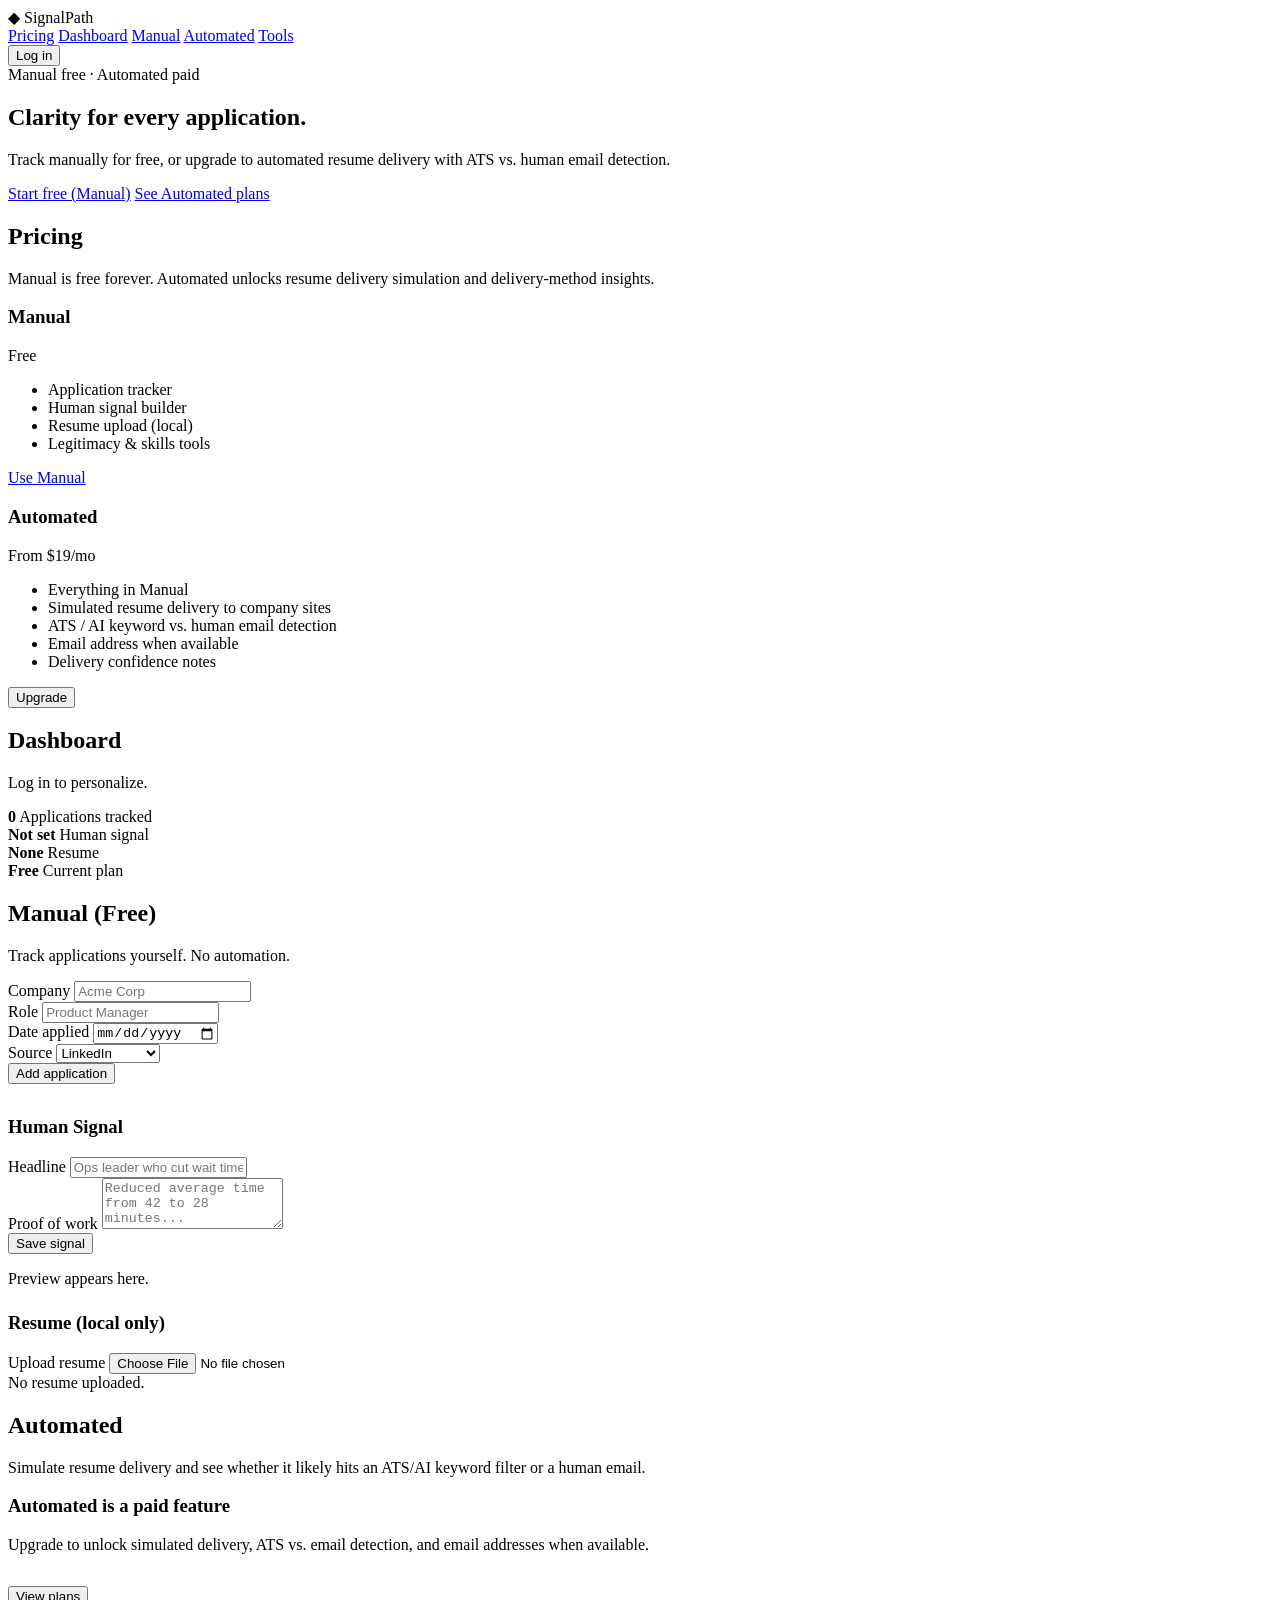
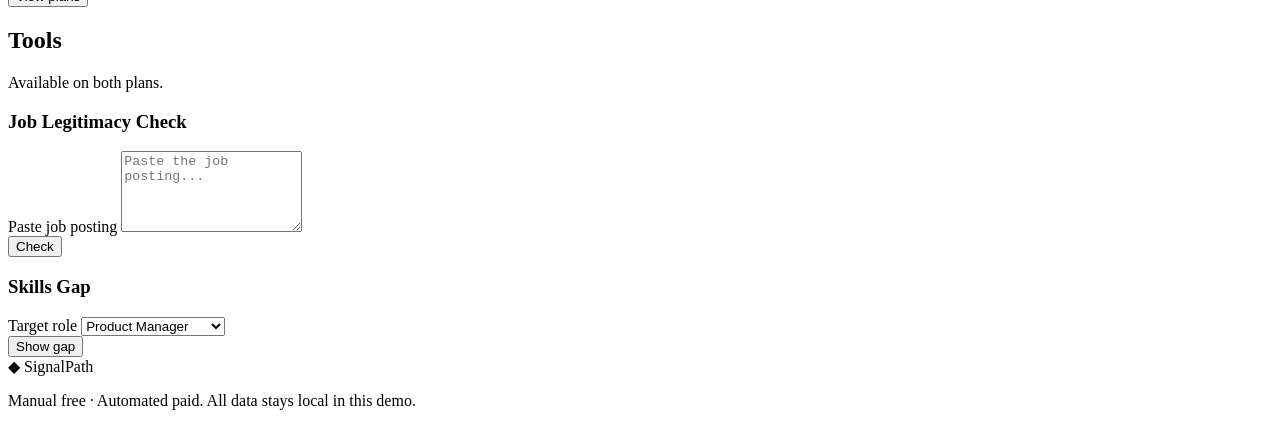
==== index.html @ 6c2e98ba "Application-proof" ====
<!DOCTYPE html>
<html lang="en">
<head>
  <meta charset="UTF-8">
  <meta name="viewport" content="width=device-width, initial-scale=1.0">
  <title>SignalPath — Manual & Automated Job Clarity</title>
  <link rel="stylesheet" href="styles.css">
  <link rel="preconnect" href="https://fonts.googleapis.com">
  <link rel="preconnect" href="https://fonts.gstatic.com" crossorigin>
  <link href="https://fonts.googleapis.com/css2?family=Inter:wght@400;500;600;700&display=swap" rel="stylesheet">
</head>
<body>
  <header class="header">
    <div class="container header-inner">
      <div class="logo">
        <span class="logo-mark">◆</span>
        <span class="logo-text">SignalPath</span>
      </div>
      <nav class="nav">
        <a href="#pricing">Pricing</a>
        <a href="#dashboard">Dashboard</a>
        <a href="#manual">Manual</a>
        <a href="#automated">Automated</a>
        <a href="#tools">Tools</a>
      </nav>
      <div class="header-auth">
        <button id="login-btn" class="btn primary small">Log in</button>
        <div id="user-menu" class="user-menu" hidden>
          <span id="user-name-display"></span>
          <span id="plan-badge" class="plan-badge">Free</span>
          <button id="logout-btn" class="btn secondary small">Log out</button>
        </div>
      </div>
    </div>
  </header>

  <!-- Login Modal -->
  <div id="login-modal" class="modal" hidden>
    <div class="modal-content card">
      <h3>Log in</h3>
      <p class="muted">Name and email stay in this browser only.</p>
      <form id="login-form">
        <div class="field">
          <label for="login-name">Full name</label>
          <input type="text" id="login-name" required placeholder="Alex Rivera">
        </div>
        <div class="field">
          <label for="login-email">Email</label>
          <input type="email" id="login-email" required placeholder="alex@example.com">
        </div>
        <div class="form-actions">
          <button type="submit" class="btn primary">Continue</button>
          <button type="button" id="cancel-login" class="btn secondary">Cancel</button>
        </div>
      </form>
    </div>
  </div>

  <!-- Upgrade Modal -->
  <div id="upgrade-modal" class="modal" hidden>
    <div class="modal-content card">
      <h3>Upgrade to Automated</h3>
      <p class="muted">Choose a plan. This is a local demo — no real payment is processed.</p>
      <div class="pricing-options">
        <button class="plan-option" data-plan="monthly">
          <strong>Monthly</strong>
          <span>$19 / month</span>
        </button>
        <button class="plan-option" data-plan="yearly">
          <strong>Yearly</strong>
          <span>$149 / year</span>
          <em>Save ~35%</em>
        </button>
        <button class="plan-option" data-plan="lifetime">
          <strong>One-time</strong>
          <span>$299 lifetime</span>
        </button>
      </div>
      <button id="cancel-upgrade" class="btn secondary" style="margin-top:1rem;width:100%;">Cancel</button>
    </div>
  </div>

  <main>
    <section class="hero">
      <div class="container hero-inner">
        <div class="hero-badge">Manual free · Automated paid</div>
        <h1>Clarity for every application.</h1>
        <p class="hero-sub">Track manually for free, or upgrade to automated resume delivery with ATS vs. human email detection.</p>
        <div class="hero-actions">
          <a href="#manual" class="btn primary">Start free (Manual)</a>
          <a href="#pricing" class="btn secondary">See Automated plans</a>
        </div>
      </div>
    </section>

    <!-- Pricing -->
    <section id="pricing" class="section">
      <div class="container">
        <div class="section-header">
          <h2>Pricing</h2>
          <p class="section-lead">Manual is free forever. Automated unlocks resume delivery simulation and delivery-method insights.</p>
        </div>
        <div class="pricing-grid">
          <div class="card pricing-card">
            <h3>Manual</h3>
            <div class="price">Free</div>
            <ul>
              <li>Application tracker</li>
              <li>Human signal builder</li>
              <li>Resume upload (local)</li>
              <li>Legitimacy & skills tools</li>
            </ul>
            <a href="#manual" class="btn secondary">Use Manual</a>
          </div>
          <div class="card pricing-card featured">
            <h3>Automated</h3>
            <div class="price">From $19/mo</div>
            <ul>
              <li>Everything in Manual</li>
              <li>Simulated resume delivery to company sites</li>
              <li>ATS / AI keyword vs. human email detection</li>
              <li>Email address when available</li>
              <li>Delivery confidence notes</li>
            </ul>
            <button id="upgrade-from-pricing" class="btn primary">Upgrade</button>
          </div>
        </div>
      </div>
    </section>

    <!-- Dashboard -->
    <section id="dashboard" class="section alt">
      <div class="container">
        <div class="section-header">
          <h2>Dashboard</h2>
          <p class="section-lead" id="welcome-text">Log in to personalize.</p>
        </div>
        <div class="stats-grid">
          <div class="stat-card">
            <strong id="app-count">0</strong>
            <span>Applications tracked</span>
          </div>
          <div class="stat-card">
            <strong id="signal-status">Not set</strong>
            <span>Human signal</span>
          </div>
          <div class="stat-card">
            <strong id="resume-status">None</strong>
            <span>Resume</span>
          </div>
          <div class="stat-card">
            <strong id="plan-status">Free</strong>
            <span>Current plan</span>
          </div>
        </div>
      </div>
    </section>

    <!-- Manual -->
    <section id="manual" class="section">
      <div class="container">
        <div class="section-header">
          <h2>Manual (Free)</h2>
          <p class="section-lead">Track applications yourself. No automation.</p>
        </div>

        <form id="app-form" class="card form-card">
          <div class="form-row">
            <div class="field">
              <label for="company">Company</label>
              <input type="text" id="company" required placeholder="Acme Corp">
            </div>
            <div class="field">
              <label for="role">Role</label>
              <input type="text" id="role" required placeholder="Product Manager">
            </div>
          </div>
          <div class="form-row">
            <div class="field">
              <label for="applied">Date applied</label>
              <input type="date" id="applied" required>
            </div>
            <div class="field">
              <label for="source">Source</label>
              <select id="source">
                <option value="linkedin">LinkedIn</option>
                <option value="indeed">Indeed</option>
                <option value="company">Company site</option>
                <option value="referral">Referral</option>
                <option value="other">Other</option>
              </select>
            </div>
          </div>
          <button type="submit" class="btn primary">Add application</button>
        </form>

        <div id="app-list" class="app-list"></div>

        <div class="card" style="margin-top:2rem;">
          <h3>Human Signal</h3>
          <div class="grid-2" style="margin-top:1rem;">
            <div>
              <div class="field">
                <label for="headline">Headline</label>
                <input type="text" id="headline" placeholder="Ops leader who cut wait times 20%">
              </div>
              <div class="field">
                <label for="proof">Proof of work</label>
                <textarea id="proof" rows="3" placeholder="Reduced average time from 42 to 28 minutes..."></textarea>
              </div>
              <button id="save-signal" class="btn primary">Save signal</button>
            </div>
            <div id="signal-preview" class="signal-preview">
              <p class="muted">Preview appears here.</p>
            </div>
          </div>
        </div>

        <div class="card" style="margin-top:1.5rem;">
          <h3>Resume (local only)</h3>
          <div class="field">
            <label for="resume-file">Upload resume</label>
            <input type="file" id="resume-file" accept=".pdf,.doc,.docx,.txt">
          </div>
          <div id="resume-info" class="muted">No resume uploaded.</div>
          <button id="clear-resume" class="btn secondary" style="margin-top:0.75rem;" hidden>Remove</button>
        </div>
      </div>
    </section>

    <!-- Automated -->
    <section id="automated" class="section alt">
      <div class="container">
        <div class="section-header">
          <h2>Automated</h2>
          <p class="section-lead">Simulate resume delivery and see whether it likely hits an ATS/AI keyword filter or a human email.</p>
        </div>

        <div id="automated-locked" class="card locked-card">
          <h3>Automated is a paid feature</h3>
          <p class="muted">Upgrade to unlock simulated delivery, ATS vs. email detection, and email addresses when available.</p>
          <button id="upgrade-from-locked" class="btn primary" style="margin-top:1rem;">View plans</button>
        </div>

        <div id="automated-unlocked" hidden>
          <form id="auto-form" class="card form-card">
            <div class="form-row">
              <div class="field">
                <label for="auto-company">Company</label>
                <input type="text" id="auto-company" required placeholder="Acme Corp">
              </div>
              <div class="field">
                <label for="auto-role">Role</label>
                <input type="text" id="auto-role" required placeholder="Software Engineer">
              </div>
            </div>
            <div class="field">
              <label for="auto-url">Company career page URL (optional)</label>
              <input type="url" id="auto-url" placeholder="https://company.com/careers">
            </div>
            <button type="submit" class="btn primary">Simulate resume delivery</button>
          </form>
          <div id="auto-result" class="result-box" hidden></div>
          <div id="auto-history" class="app-list" style="margin-top:1.5rem;"></div>
        </div>
      </div>
    </section>

    <!-- Tools -->
    <section id="tools" class="section">
      <div class="container">
        <div class="section-header">
          <h2>Tools</h2>
          <p class="section-lead">Available on both plans.</p>
        </div>
        <div class="grid-2">
          <div class="card">
            <h3>Job Legitimacy Check</h3>
            <div class="field">
              <label for="job-text">Paste job posting</label>
              <textarea id="job-text" rows="5" placeholder="Paste the job posting..."></textarea>
            </div>
            <button id="check-btn" class="btn primary">Check</button>
            <div id="check-result" class="result-box" hidden></div>
          </div>
          <div class="card">
            <h3>Skills Gap</h3>
            <div class="field">
              <label for="target-role">Target role</label>
              <select id="target-role">
                <option value="pm">Product Manager</option>
                <option value="ops">Operations Manager</option>
                <option value="data">Data Analyst</option>
              </select>
            </div>
            <button id="gap-btn" class="btn primary">Show gap</button>
            <div id="gap-result" class="result-box" hidden></div>
          </div>
        </div>
      </div>
    </section>
  </main>

  <footer class="footer">
    <div class="container footer-inner">
      <div class="footer-brand">
        <span class="logo-mark">◆</span>
        <span>SignalPath</span>
      </div>
      <p>Manual free · Automated paid. All data stays local in this demo.</p>
    </div>
  </footer>

  <script src="script.js"></script>
</body>
</html>
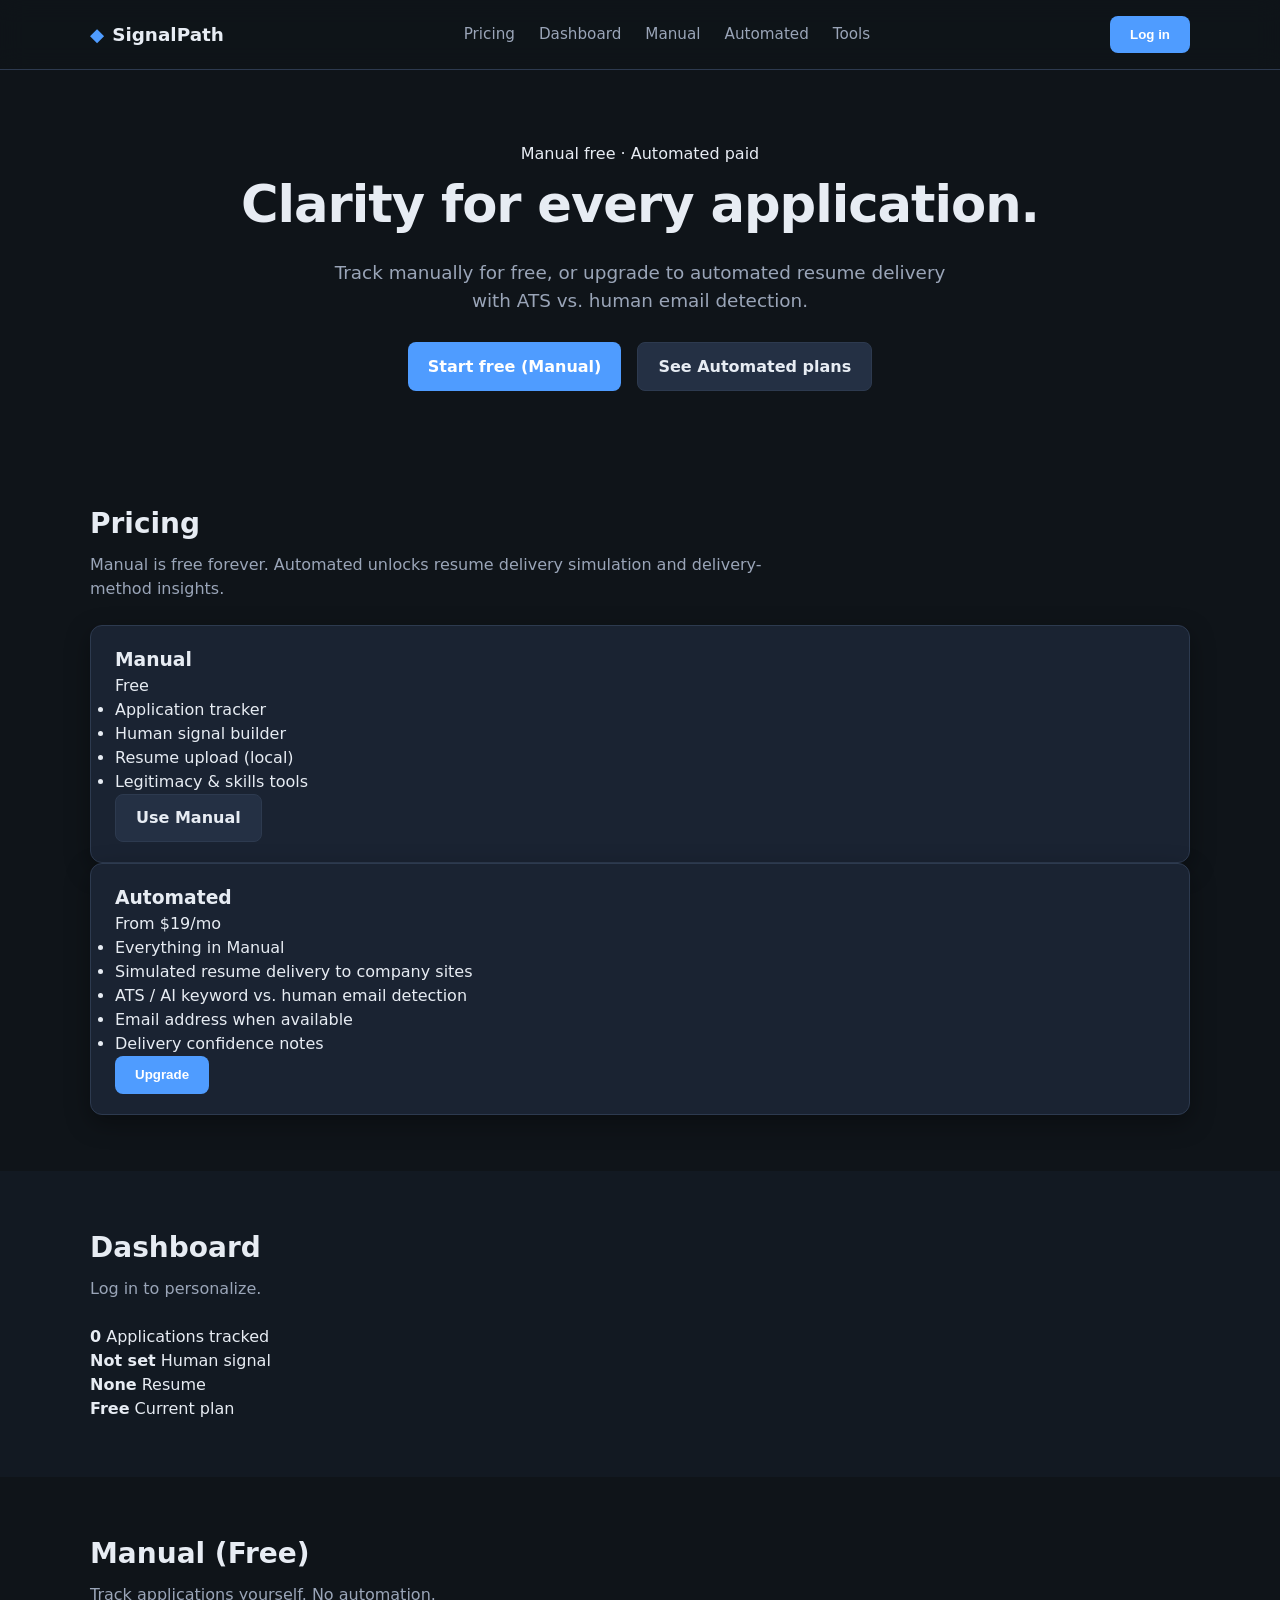
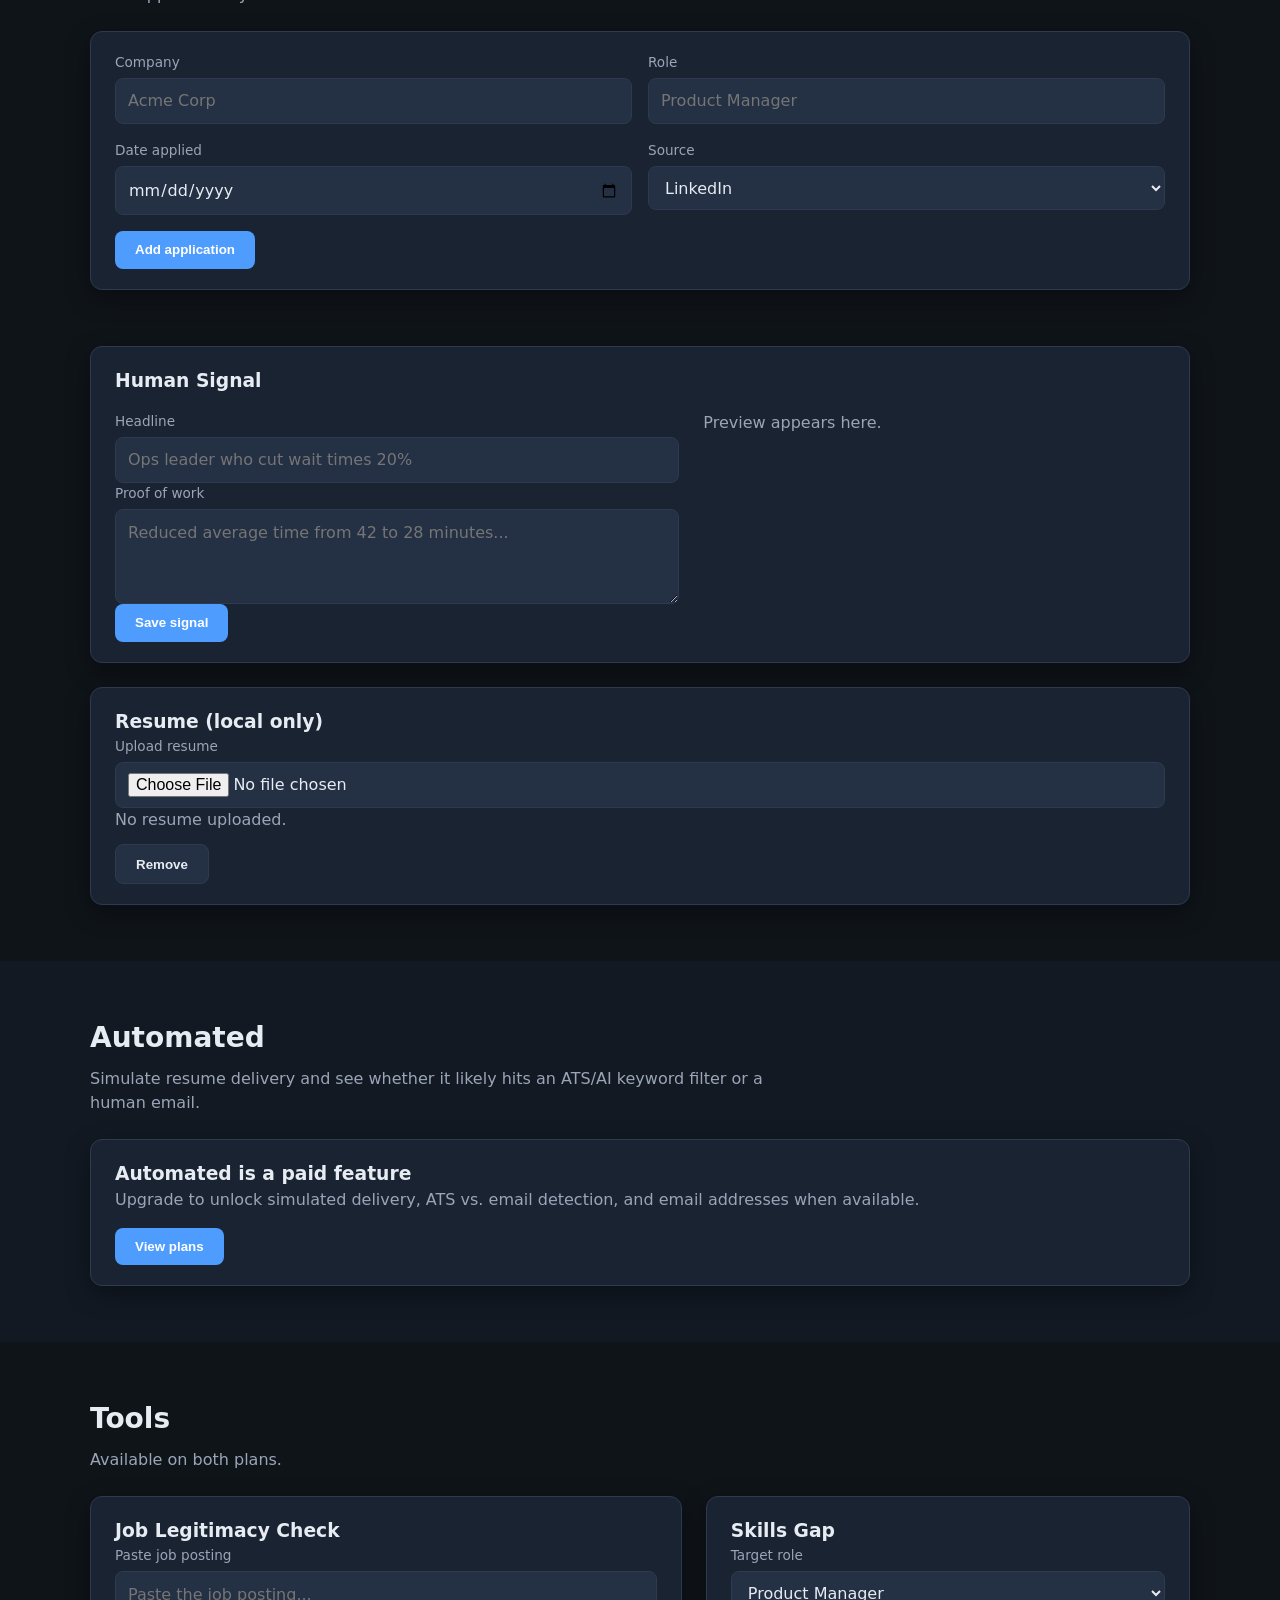
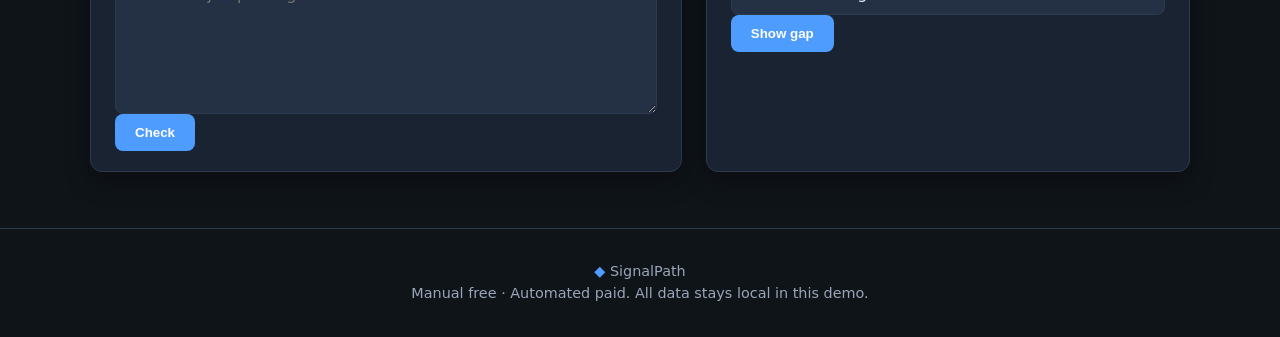
==== commit 3293af4c: "application-reader" ====
--- a/index.html
+++ b/index.html
@@ -4,7 +4,7 @@
   <meta charset="UTF-8">
   <meta name="viewport" content="width=device-width, initial-scale=1.0">
   <title>SignalPath — Manual & Automated Job Clarity</title>
-  <link rel="stylesheet" href="styles.css">
+  <link rel="stylesheet" href="style.css">
   <link rel="preconnect" href="https://fonts.googleapis.com">
   <link rel="preconnect" href="https://fonts.gstatic.com" crossorigin>
   <link href="https://fonts.googleapis.com/css2?family=Inter:wght@400;500;600;700&display=swap" rel="stylesheet">
@@ -60,7 +60,7 @@
   <div id="upgrade-modal" class="modal" hidden>
     <div class="modal-content card">
       <h3>Upgrade to Automated</h3>
-      <p class="muted">Choose a plan. This is a local demo — no real payment is processed.</p>
+      <p class="muted">Choose a plan to unlock Automated features. This is a local demo — no real payment is processed.</p>
       <div class="pricing-options">
         <button class="plan-option" data-plan="monthly">
           <strong>Monthly</strong>
@@ -76,7 +76,8 @@
           <span>$299 lifetime</span>
         </button>
       </div>
-      <button id="cancel-upgrade" class="btn secondary" style="margin-top:1rem;width:100%;">Cancel</button>
+      <button id="test-paid" class="btn primary" style="margin-top:0.75rem;width:100%;">Test Paid Features</button>
+      <button id="cancel-upgrade" class="btn secondary" style="margin-top:0.5rem;width:100%;">Continue with Free</button>
     </div>
   </div>
 
--- a/style.css
+++ b/style.css
@@ -0,0 +1,339 @@
+:root {
+  --bg: #0f1419;
+  --surface: #1a2332;
+  --surface-2: #243044;
+  --text: #e7ecf3;
+  --muted: #9aa5b8;
+  --accent: #4f9cff;
+  --accent-2: #7c5cff;
+  --success: #3dd68c;
+  --warning: #f5a623;
+  --danger: #ff5c7a;
+  --border: #2d3a4f;
+  --radius: 12px;
+  --shadow: 0 8px 24px rgba(0, 0, 0, 0.35);
+}
+
+* {
+  box-sizing: border-box;
+  margin: 0;
+  padding: 0;
+}
+
+html {
+  scroll-behavior: smooth;
+}
+
+body {
+  font-family: system-ui, -apple-system, BlinkMacSystemFont, "Segoe UI", Roboto, sans-serif;
+  background: var(--bg);
+  color: var(--text);
+  line-height: 1.5;
+  min-height: 100vh;
+}
+
+.container {
+  width: min(1100px, 92%);
+  margin: 0 auto;
+}
+
+.header {
+  position: sticky;
+  top: 0;
+  z-index: 10;
+  background: rgba(15, 20, 25, 0.9);
+  backdrop-filter: blur(12px);
+  border-bottom: 1px solid var(--border);
+}
+
+.header-inner {
+  display: flex;
+  align-items: center;
+  justify-content: space-between;
+  padding: 1rem 0;
+}
+
+.logo {
+  display: flex;
+  align-items: center;
+  gap: 0.5rem;
+  font-weight: 700;
+  font-size: 1.15rem;
+}
+
+.logo-mark {
+  color: var(--accent);
+}
+
+nav {
+  display: flex;
+  gap: 1.5rem;
+}
+
+nav a {
+  color: var(--muted);
+  text-decoration: none;
+  font-size: 0.95rem;
+  transition: color 0.15s;
+}
+
+nav a:hover {
+  color: var(--text);
+}
+
+.hero {
+  padding: 4.5rem 0 3.5rem;
+  text-align: center;
+}
+
+.hero h1 {
+  font-size: clamp(2rem, 5vw, 3.2rem);
+  letter-spacing: -0.02em;
+  margin-bottom: 1rem;
+}
+
+.hero-sub {
+  color: var(--muted);
+  font-size: 1.15rem;
+  max-width: 640px;
+  margin: 0 auto 1.75rem;
+}
+
+.hero-actions {
+  display: flex;
+  gap: 1rem;
+  justify-content: center;
+  flex-wrap: wrap;
+}
+
+.btn {
+  display: inline-flex;
+  align-items: center;
+  justify-content: center;
+  padding: 0.7rem 1.25rem;
+  border-radius: 8px;
+  border: none;
+  font-weight: 600;
+  cursor: pointer;
+  text-decoration: none;
+  transition: transform 0.1s, background 0.15s;
+}
+
+.btn:active {
+  transform: scale(0.98);
+}
+
+.btn.primary {
+  background: var(--accent);
+  color: #fff;
+}
+
+.btn.primary:hover {
+  background: #3a8cff;
+}
+
+.btn.secondary {
+  background: var(--surface-2);
+  color: var(--text);
+  border: 1px solid var(--border);
+}
+
+.section {
+  padding: 3.5rem 0;
+}
+
+.section.alt {
+  background: #121922;
+}
+
+.section h2 {
+  font-size: 1.75rem;
+  margin-bottom: 0.5rem;
+}
+
+.section-lead {
+  color: var(--muted);
+  margin-bottom: 1.5rem;
+  max-width: 720px;
+}
+
+.card {
+  background: var(--surface);
+  border: 1px solid var(--border);
+  border-radius: var(--radius);
+  padding: 1.25rem 1.5rem;
+  box-shadow: var(--shadow);
+}
+
+.form-card {
+  margin-bottom: 1.5rem;
+}
+
+.form-row {
+  display: grid;
+  grid-template-columns: 1fr 1fr;
+  gap: 1rem;
+  margin-bottom: 1rem;
+}
+
+@media (max-width: 640px) {
+  .form-row {
+    grid-template-columns: 1fr;
+  }
+  nav {
+    display: none;
+  }
+}
+
+.field {
+  display: flex;
+  flex-direction: column;
+  gap: 0.35rem;
+}
+
+label {
+  font-size: 0.85rem;
+  color: var(--muted);
+  font-weight: 500;
+}
+
+input, select, textarea {
+  background: var(--surface-2);
+  border: 1px solid var(--border);
+  color: var(--text);
+  border-radius: 8px;
+  padding: 0.65rem 0.75rem;
+  font: inherit;
+  width: 100%;
+}
+
+input:focus, select:focus, textarea:focus {
+  outline: 2px solid var(--accent);
+  outline-offset: 1px;
+}
+
+.app-list {
+  display: flex;
+  flex-direction: column;
+  gap: 0.75rem;
+}
+
+.app-item {
+  display: grid;
+  grid-template-columns: 1.4fr 1fr auto;
+  gap: 1rem;
+  align-items: center;
+  padding: 1rem 1.25rem;
+  background: var(--surface);
+  border: 1px solid var(--border);
+  border-radius: var(--radius);
+}
+
+@media (max-width: 700px) {
+  .app-item {
+    grid-template-columns: 1fr;
+  }
+}
+
+.app-meta strong {
+  display: block;
+}
+
+.app-meta span {
+  color: var(--muted);
+  font-size: 0.9rem;
+}
+
+.badge {
+  display: inline-block;
+  padding: 0.25rem 0.6rem;
+  border-radius: 999px;
+  font-size: 0.78rem;
+  font-weight: 600;
+}
+
+.badge.likely-ghost {
+  background: rgba(245, 166, 35, 0.15);
+  color: var(--warning);
+}
+
+.badge.likely-screened {
+  background: rgba(79, 156, 255, 0.15);
+  color: var(--accent);
+}
+
+.badge.likely-seen {
+  background: rgba(61, 214, 140, 0.15);
+  color: var(--success);
+}
+
+.grid-2 {
+  display: grid;
+  grid-template-columns: 1.1fr 0.9fr;
+  gap: 1.5rem;
+}
+
+@media (max-width: 800px) {
+  .grid-2 {
+    grid-template-columns: 1fr;
+  }
+}
+
+.signal-preview {
+  min-height: 180px;
+}
+
+.signal-preview h4 {
+  margin-bottom: 0.5rem;
+}
+
+.signal-preview p {
+  margin-bottom: 0.75rem;
+}
+
+.muted {
+  color: var(--muted);
+}
+
+.result-box {
+  margin-top: 1.25rem;
+  padding: 1rem;
+  border-radius: 8px;
+  background: var(--surface-2);
+  border: 1px solid var(--border);
+}
+
+.result-box.low {
+  border-color: var(--success);
+}
+
+.result-box.medium {
+  border-color: var(--warning);
+}
+
+.result-box.high {
+  border-color: var(--danger);
+}
+
+.footer {
+  padding: 2rem 0;
+  border-top: 1px solid var(--border);
+  color: var(--muted);
+  font-size: 0.9rem;
+  text-align: center;
+}
+
+.delete-btn {
+  background: transparent;
+  border: 1px solid var(--border);
+  color: var(--muted);
+  padding: 0.35rem 0.6rem;
+  border-radius: 6px;
+  cursor: pointer;
+  font-size: 0.8rem;
+}
+
+.delete-btn:hover {
+  color: var(--danger);
+  border-color: var(--danger);
+}
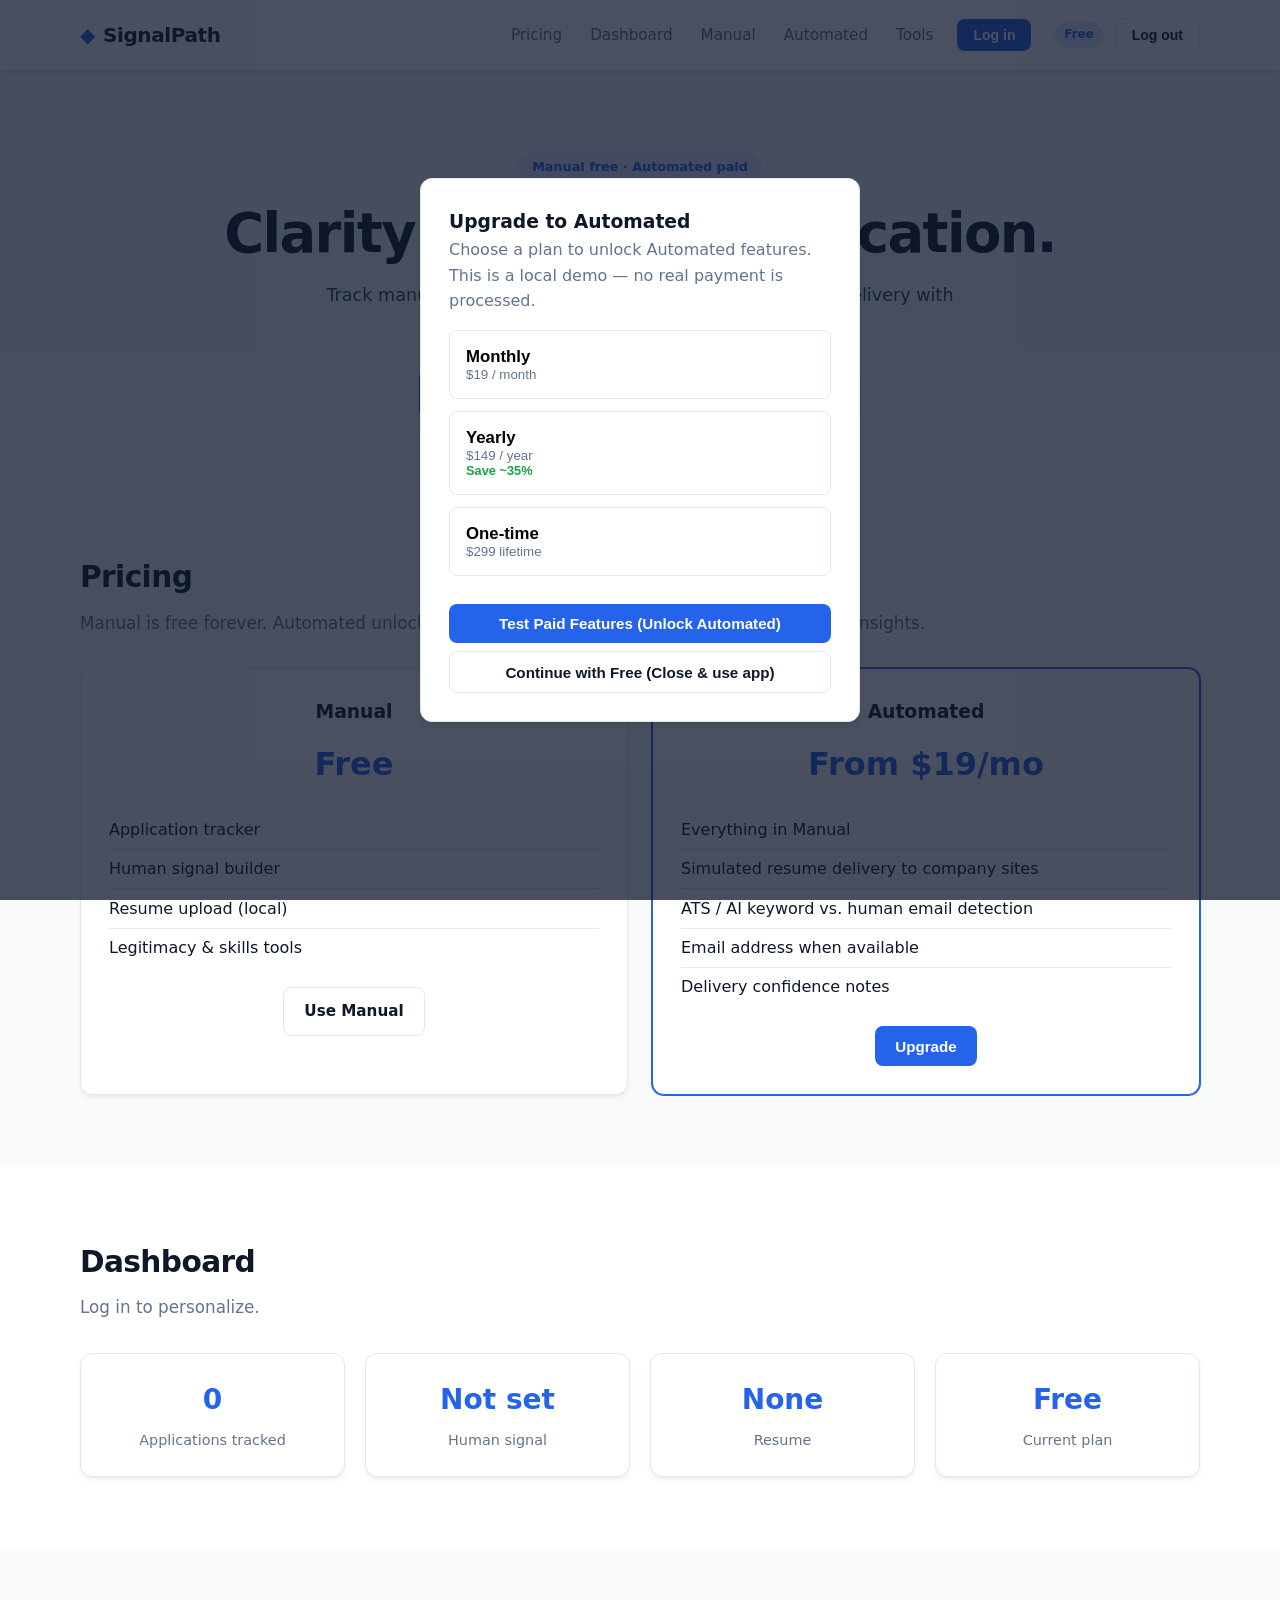
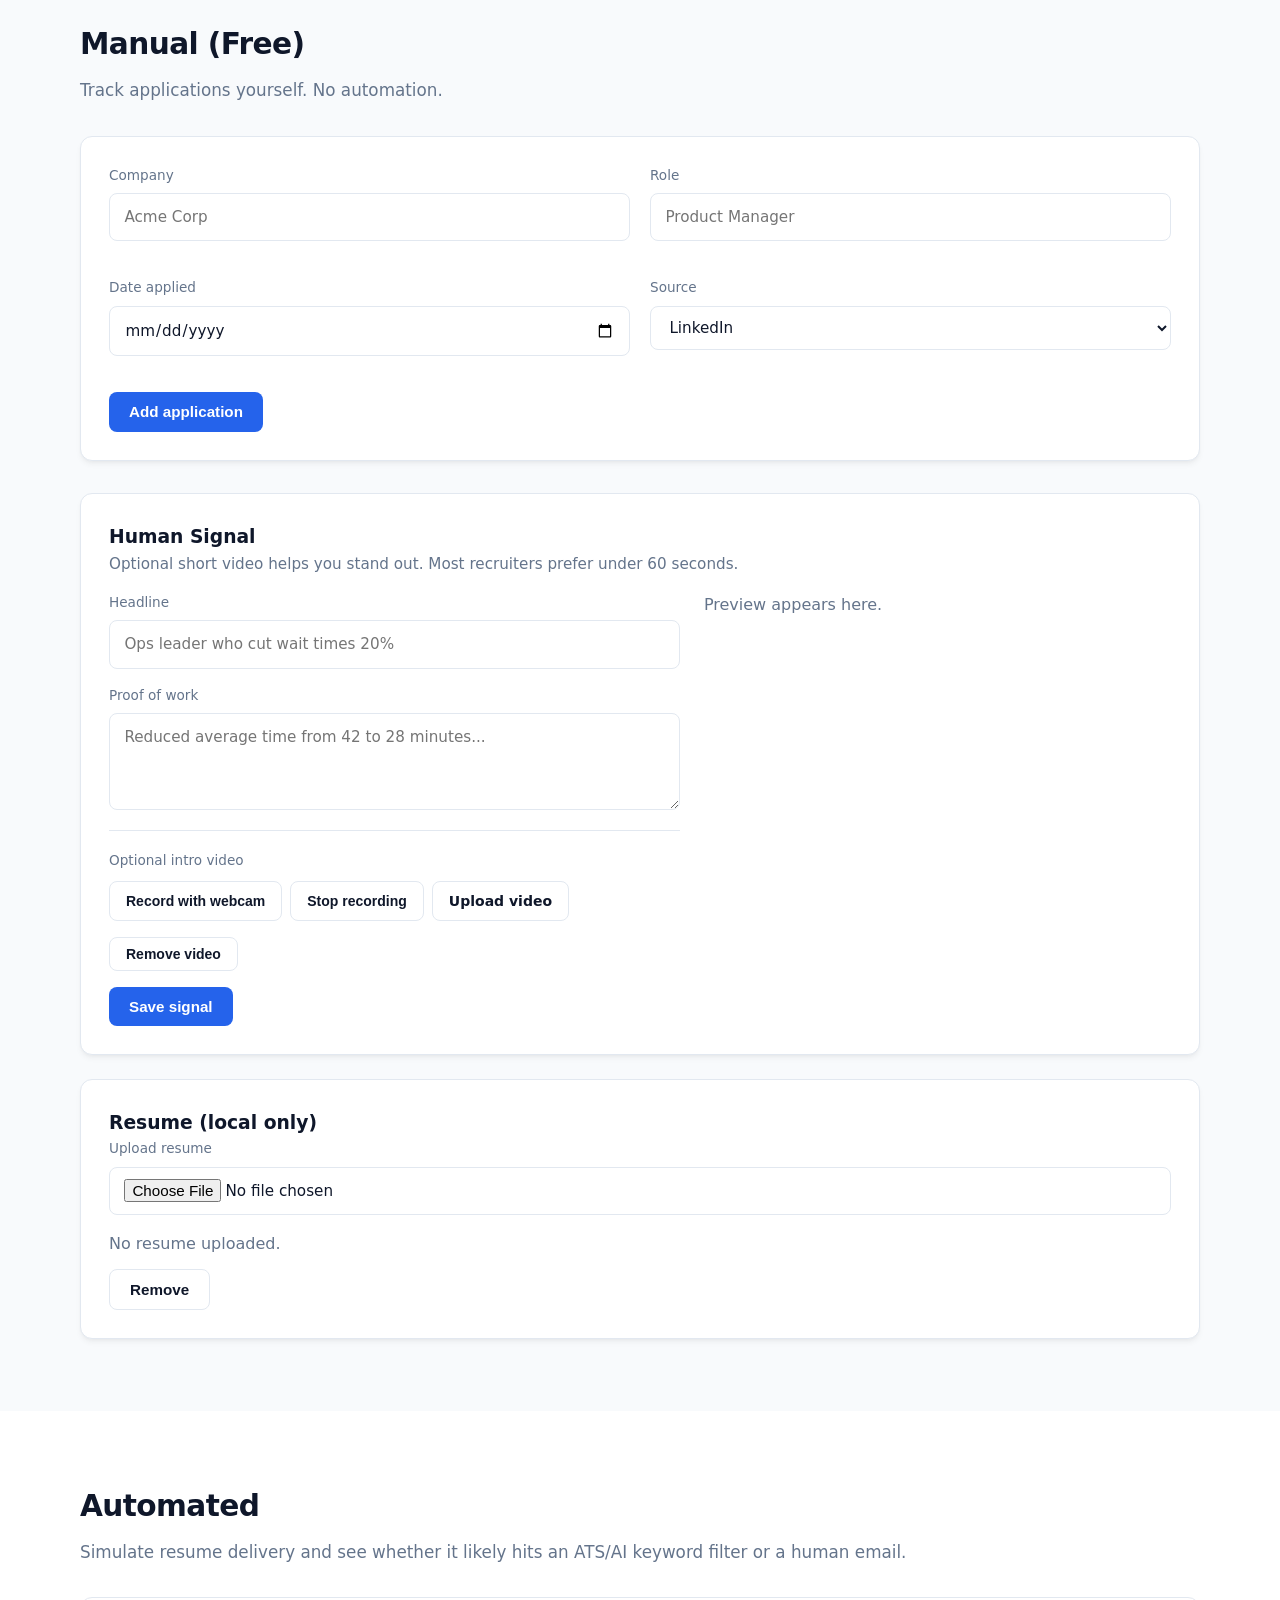
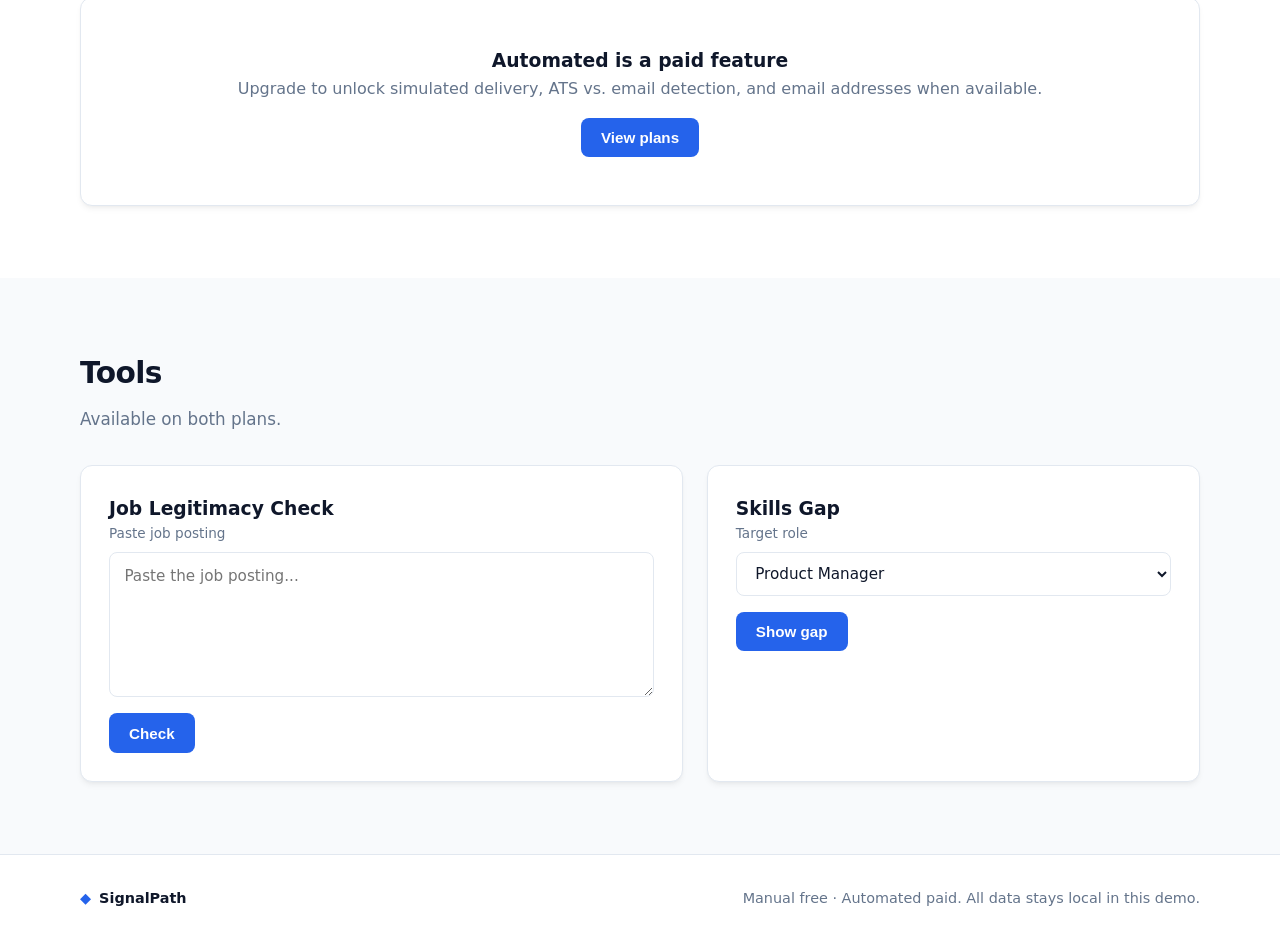
==== commit 61de49e6: "application-reader" ====
--- a/index.html
+++ b/index.html
@@ -76,8 +76,8 @@
           <span>$299 lifetime</span>
         </button>
       </div>
-      <button id="test-paid" class="btn primary" style="margin-top:0.75rem;width:100%;">Test Paid Features</button>
-      <button id="cancel-upgrade" class="btn secondary" style="margin-top:0.5rem;width:100%;">Continue with Free</button>
+      <button id="test-paid" class="btn primary" style="margin-top:0.75rem;width:100%;">Test Paid Features (Unlock Automated)</button>
+      <button id="cancel-upgrade" class="btn secondary" style="margin-top:0.5rem;width:100%;">Continue with Free (Close & use app)</button>
     </div>
   </div>
 
@@ -199,6 +199,7 @@
 
         <div class="card" style="margin-top:2rem;">
           <h3>Human Signal</h3>
+          <p class="muted" style="margin-bottom:1rem;font-size:0.95rem;">Optional short video helps you stand out. Most recruiters prefer under 60 seconds.</p>
           <div class="grid-2" style="margin-top:1rem;">
             <div>
               <div class="field">
@@ -209,7 +210,23 @@
                 <label for="proof">Proof of work</label>
                 <textarea id="proof" rows="3" placeholder="Reduced average time from 42 to 28 minutes..."></textarea>
               </div>
-              <button id="save-signal" class="btn primary">Save signal</button>
+
+              <div class="video-section">
+                <label>Optional intro video</label>
+                <div class="video-controls">
+                  <button type="button" id="start-record" class="btn secondary small">Record with webcam</button>
+                  <button type="button" id="stop-record" class="btn secondary small" hidden>Stop recording</button>
+                  <label class="btn secondary small" style="cursor:pointer;">
+                    Upload video
+                    <input type="file" id="video-upload" accept="video/*" hidden>
+                  </label>
+                </div>
+                <div id="recording-status" class="muted" style="font-size:0.85rem;margin-top:0.5rem;"></div>
+                <video id="video-preview" controls style="width:100%;max-height:200px;border-radius:8px;margin-top:0.75rem;display:none;background:#000;"></video>
+                <button type="button" id="clear-video" class="btn secondary small" style="margin-top:0.5rem;" hidden>Remove video</button>
+              </div>
+
+              <button id="save-signal" class="btn primary" style="margin-top:1rem;">Save signal</button>
             </div>
             <div id="signal-preview" class="signal-preview">
               <p class="muted">Preview appears here.</p>
--- a/style.css
+++ b/style.css
@@ -1,339 +1,210 @@
 :root {
-  --bg: #0f1419;
-  --surface: #1a2332;
-  --surface-2: #243044;
-  --text: #e7ecf3;
-  --muted: #9aa5b8;
-  --accent: #4f9cff;
-  --accent-2: #7c5cff;
-  --success: #3dd68c;
-  --warning: #f5a623;
-  --danger: #ff5c7a;
-  --border: #2d3a4f;
+  --bg: #f8fafc;
+  --bg-elevated: #ffffff;
+  --surface: #ffffff;
+  --surface-2: #f1f5f9;
+  --text: #0f172a;
+  --text-secondary: #334155;
+  --muted: #64748b;
+  --accent: #2563eb;
+  --accent-hover: #1d4ed8;
+  --accent-soft: #dbeafe;
+  --success: #16a34a;
+  --warning: #d97706;
+  --danger: #dc2626;
+  --border: #e2e8f0;
+  --border-light: #cbd5e1;
   --radius: 12px;
-  --shadow: 0 8px 24px rgba(0, 0, 0, 0.35);
-}
-
-* {
-  box-sizing: border-box;
-  margin: 0;
-  padding: 0;
-}
-
-html {
-  scroll-behavior: smooth;
-}
-
+  --radius-sm: 8px;
+  --shadow: 0 4px 6px -1px rgba(0, 0, 0, 0.05), 0 2px 4px -2px rgba(0, 0, 0, 0.05);
+}
+
+* { box-sizing: border-box; margin: 0; padding: 0; }
+html { scroll-behavior: smooth; }
 body {
-  font-family: system-ui, -apple-system, BlinkMacSystemFont, "Segoe UI", Roboto, sans-serif;
+  font-family: "Inter", system-ui, -apple-system, BlinkMacSystemFont, "Segoe UI", Roboto, sans-serif;
   background: var(--bg);
   color: var(--text);
-  line-height: 1.5;
+  line-height: 1.6;
   min-height: 100vh;
-}
-
-.container {
-  width: min(1100px, 92%);
-  margin: 0 auto;
-}
+  -webkit-font-smoothing: antialiased;
+}
+.container { width: min(1120px, 92%); margin: 0 auto; }
 
 .header {
-  position: sticky;
-  top: 0;
-  z-index: 10;
-  background: rgba(15, 20, 25, 0.9);
+  position: sticky; top: 0; z-index: 50;
+  background: rgba(255,255,255,0.95);
   backdrop-filter: blur(12px);
   border-bottom: 1px solid var(--border);
-}
-
+  box-shadow: var(--shadow);
+}
 .header-inner {
+  display: flex; align-items: center; justify-content: space-between;
+  height: 70px; gap: 1.5rem;
+}
+.logo { display: flex; align-items: center; gap: 0.5rem; font-weight: 700; font-size: 1.25rem; letter-spacing: -0.02em; }
+.logo-mark { color: var(--accent); }
+.nav { display: flex; gap: 1.75rem; margin-left: auto; }
+.nav a { color: var(--muted); text-decoration: none; font-size: 0.95rem; font-weight: 500; }
+.nav a:hover { color: var(--accent); }
+.header-auth { display: flex; align-items: center; gap: 0.75rem; }
+.user-menu { display: flex; align-items: center; gap: 0.75rem; font-weight: 500; }
+.plan-badge {
+  background: var(--accent-soft); color: var(--accent);
+  font-size: 0.75rem; font-weight: 600; padding: 0.2rem 0.55rem; border-radius: 999px;
+}
+
+.btn {
+  display: inline-flex; align-items: center; justify-content: center;
+  padding: 0.7rem 1.25rem; border-radius: 8px; border: none;
+  font-weight: 600; font-size: 0.95rem; cursor: pointer; text-decoration: none;
+  transition: all 0.15s ease;
+}
+.btn.small { padding: 0.5rem 1rem; font-size: 0.875rem; }
+.btn.primary { background: var(--accent); color: #fff; }
+.btn.primary:hover { background: var(--accent-hover); }
+.btn.secondary { background: var(--surface); color: var(--text); border: 1px solid var(--border); }
+.btn.secondary:hover { background: var(--surface-2); }
+
+.hero {
+  padding: 5rem 0 4rem; text-align: center;
+  background: linear-gradient(180deg, #eff6ff 0%, #f8fafc 100%);
+}
+.hero-badge {
+  display: inline-block; background: var(--accent-soft); color: var(--accent);
+  font-size: 0.8rem; font-weight: 600; padding: 0.35rem 0.9rem; border-radius: 999px; margin-bottom: 1.25rem;
+}
+.hero h1 { font-size: clamp(2.2rem, 5vw, 3.4rem); font-weight: 700; letter-spacing: -0.03em; line-height: 1.15; margin-bottom: 1rem; }
+.hero-sub { color: var(--text-secondary); font-size: 1.1rem; max-width: 640px; margin: 0 auto 2rem; }
+.hero-actions { display: flex; gap: 0.75rem; justify-content: center; flex-wrap: wrap; }
+
+.section { padding: 4.5rem 0; }
+.section.alt { background: var(--bg-elevated); }
+.section-header { margin-bottom: 2rem; }
+.section h2 { font-size: 1.85rem; font-weight: 700; letter-spacing: -0.02em; margin-bottom: 0.5rem; }
+.section-lead { color: var(--muted); font-size: 1.05rem; }
+
+.card {
+  background: var(--surface); border: 1px solid var(--border);
+  border-radius: var(--radius); padding: 1.75rem; box-shadow: var(--shadow);
+}
+.pricing-grid { display: grid; grid-template-columns: 1fr 1fr; gap: 1.5rem; }
+.pricing-card { text-align: center; }
+.pricing-card.featured { border-color: var(--accent); box-shadow: 0 0 0 1px var(--accent); }
+.pricing-card .price { font-size: 2rem; font-weight: 700; margin: 0.75rem 0; color: var(--accent); }
+.pricing-card ul { list-style: none; text-align: left; margin: 1.25rem 0; }
+.pricing-card li { padding: 0.4rem 0; border-bottom: 1px solid var(--border); }
+.pricing-card li:last-child { border-bottom: none; }
+
+.stats-grid { display: grid; grid-template-columns: repeat(auto-fit, minmax(180px, 1fr)); gap: 1.25rem; }
+.stat-card {
+  background: var(--surface); border: 1px solid var(--border);
+  border-radius: var(--radius); padding: 1.5rem; text-align: center; box-shadow: var(--shadow);
+}
+.stat-card strong { display: block; font-size: 1.75rem; font-weight: 700; color: var(--accent); margin-bottom: 0.25rem; }
+.stat-card span { color: var(--muted); font-size: 0.9rem; }
+
+.form-row { display: grid; grid-template-columns: 1fr 1fr; gap: 1.25rem; margin-bottom: 1.25rem; }
+.field { display: flex; flex-direction: column; gap: 0.4rem; margin-bottom: 1rem; }
+label { font-size: 0.85rem; color: var(--muted); font-weight: 500; }
+input, select, textarea {
+  background: var(--surface); border: 1px solid var(--border); color: var(--text);
+  border-radius: var(--radius-sm); padding: 0.7rem 0.9rem; font: inherit; font-size: 0.95rem; width: 100%;
+}
+input:focus, select:focus, textarea:focus {
+  outline: none; border-color: var(--accent); box-shadow: 0 0 0 3px rgba(37, 99, 235, 0.15);
+}
+textarea { resize: vertical; min-height: 90px; }
+.form-actions { display: flex; gap: 0.75rem; margin-top: 0.5rem; }
+
+.app-list { display: flex; flex-direction: column; gap: 0.75rem; }
+.app-item {
+  display: grid; grid-template-columns: 1.6fr 1.2fr auto; gap: 1rem; align-items: center;
+  padding: 1.1rem 1.25rem; background: var(--surface); border: 1px solid var(--border); border-radius: var(--radius);
+}
+.app-meta strong { display: block; font-weight: 600; }
+.app-meta span { color: var(--muted); font-size: 0.9rem; }
+.badge { display: inline-block; padding: 0.3rem 0.7rem; border-radius: 999px; font-size: 0.78rem; font-weight: 600; }
+.badge.likely-ghost { background: #fef3c7; color: #b45309; }
+.badge.likely-screened { background: #dbeafe; color: #1d4ed8; }
+.badge.likely-seen { background: #dcfce7; color: #15803d; }
+.badge.ats { background: #fef3c7; color: #b45309; }
+.badge.email { background: #dcfce7; color: #15803d; }
+.badge.unknown { background: #e2e8f0; color: #475569; }
+.delete-btn {
+  background: transparent; border: 1px solid var(--border); color: var(--muted);
+  padding: 0.35rem 0.7rem; border-radius: 6px; cursor: pointer; font-size: 0.8rem;
+}
+.delete-btn:hover { color: var(--danger); border-color: var(--danger); }
+
+.grid-2 { display: grid; grid-template-columns: 1.1fr 0.9fr; gap: 1.5rem; }
+.video-section {
+  margin-top: 1.25rem;
+  padding-top: 1rem;
+  border-top: 1px solid var(--border);
+}
+.video-controls {
   display: flex;
-  align-items: center;
-  justify-content: space-between;
-  padding: 1rem 0;
-}
-
-.logo {
-  display: flex;
-  align-items: center;
+  flex-wrap: wrap;
   gap: 0.5rem;
-  font-weight: 700;
-  font-size: 1.15rem;
-}
-
-.logo-mark {
-  color: var(--accent);
-}
-
-nav {
-  display: flex;
-  gap: 1.5rem;
-}
-
-nav a {
-  color: var(--muted);
-  text-decoration: none;
-  font-size: 0.95rem;
-  transition: color 0.15s;
-}
-
-nav a:hover {
-  color: var(--text);
-}
-
-.hero {
-  padding: 4.5rem 0 3.5rem;
-  text-align: center;
-}
-
-.hero h1 {
-  font-size: clamp(2rem, 5vw, 3.2rem);
-  letter-spacing: -0.02em;
-  margin-bottom: 1rem;
-}
-
-.hero-sub {
-  color: var(--muted);
-  font-size: 1.15rem;
-  max-width: 640px;
-  margin: 0 auto 1.75rem;
-}
-
-.hero-actions {
-  display: flex;
-  gap: 1rem;
-  justify-content: center;
-  flex-wrap: wrap;
-}
-
-.btn {
-  display: inline-flex;
-  align-items: center;
-  justify-content: center;
-  padding: 0.7rem 1.25rem;
+  margin-top: 0.5rem;
+}
+.video-controls .btn {
+  margin: 0;
+}
+#recording-status.recording {
+  color: var(--danger);
+  font-weight: 600;
+}
+.signal-preview video {
+  width: 100%;
+  max-height: 180px;
   border-radius: 8px;
-  border: none;
-  font-weight: 600;
-  cursor: pointer;
-  text-decoration: none;
-  transition: transform 0.1s, background 0.15s;
-}
-
-.btn:active {
-  transform: scale(0.98);
-}
-
-.btn.primary {
-  background: var(--accent);
-  color: #fff;
-}
-
-.btn.primary:hover {
-  background: #3a8cff;
-}
-
-.btn.secondary {
-  background: var(--surface-2);
-  color: var(--text);
-  border: 1px solid var(--border);
-}
-
-.section {
-  padding: 3.5rem 0;
-}
-
-.section.alt {
-  background: #121922;
-}
-
-.section h2 {
-  font-size: 1.75rem;
-  margin-bottom: 0.5rem;
-}
-
-.section-lead {
-  color: var(--muted);
-  margin-bottom: 1.5rem;
-  max-width: 720px;
-}
-
-.card {
-  background: var(--surface);
-  border: 1px solid var(--border);
-  border-radius: var(--radius);
-  padding: 1.25rem 1.5rem;
-  box-shadow: var(--shadow);
-}
-
-.form-card {
-  margin-bottom: 1.5rem;
-}
-
-.form-row {
-  display: grid;
-  grid-template-columns: 1fr 1fr;
-  gap: 1rem;
-  margin-bottom: 1rem;
-}
-
-@media (max-width: 640px) {
-  .form-row {
-    grid-template-columns: 1fr;
-  }
-  nav {
-    display: none;
-  }
-}
-
-.field {
-  display: flex;
-  flex-direction: column;
-  gap: 0.35rem;
-}
-
-label {
-  font-size: 0.85rem;
-  color: var(--muted);
-  font-weight: 500;
-}
-
-input, select, textarea {
-  background: var(--surface-2);
-  border: 1px solid var(--border);
-  color: var(--text);
-  border-radius: 8px;
-  padding: 0.65rem 0.75rem;
-  font: inherit;
-  width: 100%;
-}
-
-input:focus, select:focus, textarea:focus {
-  outline: 2px solid var(--accent);
-  outline-offset: 1px;
-}
-
-.app-list {
-  display: flex;
-  flex-direction: column;
-  gap: 0.75rem;
-}
-
-.app-item {
-  display: grid;
-  grid-template-columns: 1.4fr 1fr auto;
-  gap: 1rem;
-  align-items: center;
-  padding: 1rem 1.25rem;
-  background: var(--surface);
-  border: 1px solid var(--border);
-  border-radius: var(--radius);
-}
-
+  margin-top: 0.75rem;
+  background: #000;
+}
+.muted { color: var(--muted); }
+.result-box {
+  margin-top: 1.25rem; padding: 1.25rem; border-radius: var(--radius-sm);
+  background: var(--surface-2); border: 1px solid var(--border);
+}
+.result-box.low { border-color: #86efac; }
+.result-box.medium { border-color: #fcd34d; }
+.result-box.high { border-color: #fca5a5; }
+
+.locked-card { text-align: center; padding: 3rem 1.5rem; }
+.pricing-options { display: flex; flex-direction: column; gap: 0.75rem; margin: 1rem 0; }
+.plan-option {
+  display: flex; flex-direction: column; align-items: flex-start; text-align: left;
+  padding: 1rem; border: 1px solid var(--border); border-radius: var(--radius-sm);
+  background: var(--surface); cursor: pointer; width: 100%;
+}
+.plan-option:hover { border-color: var(--accent); background: var(--accent-soft); }
+.plan-option strong { font-size: 1.05rem; }
+.plan-option span { color: var(--muted); }
+.plan-option em { font-style: normal; color: var(--success); font-size: 0.8rem; font-weight: 600; }
+
+.modal {
+  position: fixed; inset: 0; background: rgba(15, 23, 42, 0.5);
+  display: flex; align-items: center; justify-content: center; z-index: 100; padding: 1rem;
+}
+.modal-content { width: min(440px, 100%); max-height: 90vh; overflow-y: auto; }
+
+.footer {
+  padding: 2rem 0; border-top: 1px solid var(--border);
+  color: var(--muted); font-size: 0.9rem; background: var(--bg-elevated);
+}
+.footer-inner { display: flex; align-items: center; justify-content: space-between; gap: 1rem; flex-wrap: wrap; }
+.footer-brand { display: flex; align-items: center; gap: 0.5rem; font-weight: 600; color: var(--text); }
+
+@media (max-width: 900px) {
+  .grid-2, .pricing-grid { grid-template-columns: 1fr; }
+  .nav { display: none; }
+}
 @media (max-width: 700px) {
-  .app-item {
-    grid-template-columns: 1fr;
-  }
-}
-
-.app-meta strong {
-  display: block;
-}
-
-.app-meta span {
-  color: var(--muted);
-  font-size: 0.9rem;
-}
-
-.badge {
-  display: inline-block;
-  padding: 0.25rem 0.6rem;
-  border-radius: 999px;
-  font-size: 0.78rem;
-  font-weight: 600;
-}
-
-.badge.likely-ghost {
-  background: rgba(245, 166, 35, 0.15);
-  color: var(--warning);
-}
-
-.badge.likely-screened {
-  background: rgba(79, 156, 255, 0.15);
-  color: var(--accent);
-}
-
-.badge.likely-seen {
-  background: rgba(61, 214, 140, 0.15);
-  color: var(--success);
-}
-
-.grid-2 {
-  display: grid;
-  grid-template-columns: 1.1fr 0.9fr;
-  gap: 1.5rem;
-}
-
-@media (max-width: 800px) {
-  .grid-2 {
-    grid-template-columns: 1fr;
-  }
-}
-
-.signal-preview {
-  min-height: 180px;
-}
-
-.signal-preview h4 {
-  margin-bottom: 0.5rem;
-}
-
-.signal-preview p {
-  margin-bottom: 0.75rem;
-}
-
-.muted {
-  color: var(--muted);
-}
-
-.result-box {
-  margin-top: 1.25rem;
-  padding: 1rem;
-  border-radius: 8px;
-  background: var(--surface-2);
-  border: 1px solid var(--border);
-}
-
-.result-box.low {
-  border-color: var(--success);
-}
-
-.result-box.medium {
-  border-color: var(--warning);
-}
-
-.result-box.high {
-  border-color: var(--danger);
-}
-
-.footer {
-  padding: 2rem 0;
-  border-top: 1px solid var(--border);
-  color: var(--muted);
-  font-size: 0.9rem;
-  text-align: center;
-}
-
-.delete-btn {
-  background: transparent;
-  border: 1px solid var(--border);
-  color: var(--muted);
-  padding: 0.35rem 0.6rem;
-  border-radius: 6px;
-  cursor: pointer;
-  font-size: 0.8rem;
-}
-
-.delete-btn:hover {
-  color: var(--danger);
-  border-color: var(--danger);
+  .form-row { grid-template-columns: 1fr; }
+  .app-item { grid-template-columns: 1fr; }
+  .header-inner { height: auto; padding: 0.75rem 0; }
+  .hero { padding: 3.5rem 0 2.5rem; }
+  .section { padding: 3rem 0; }
 }
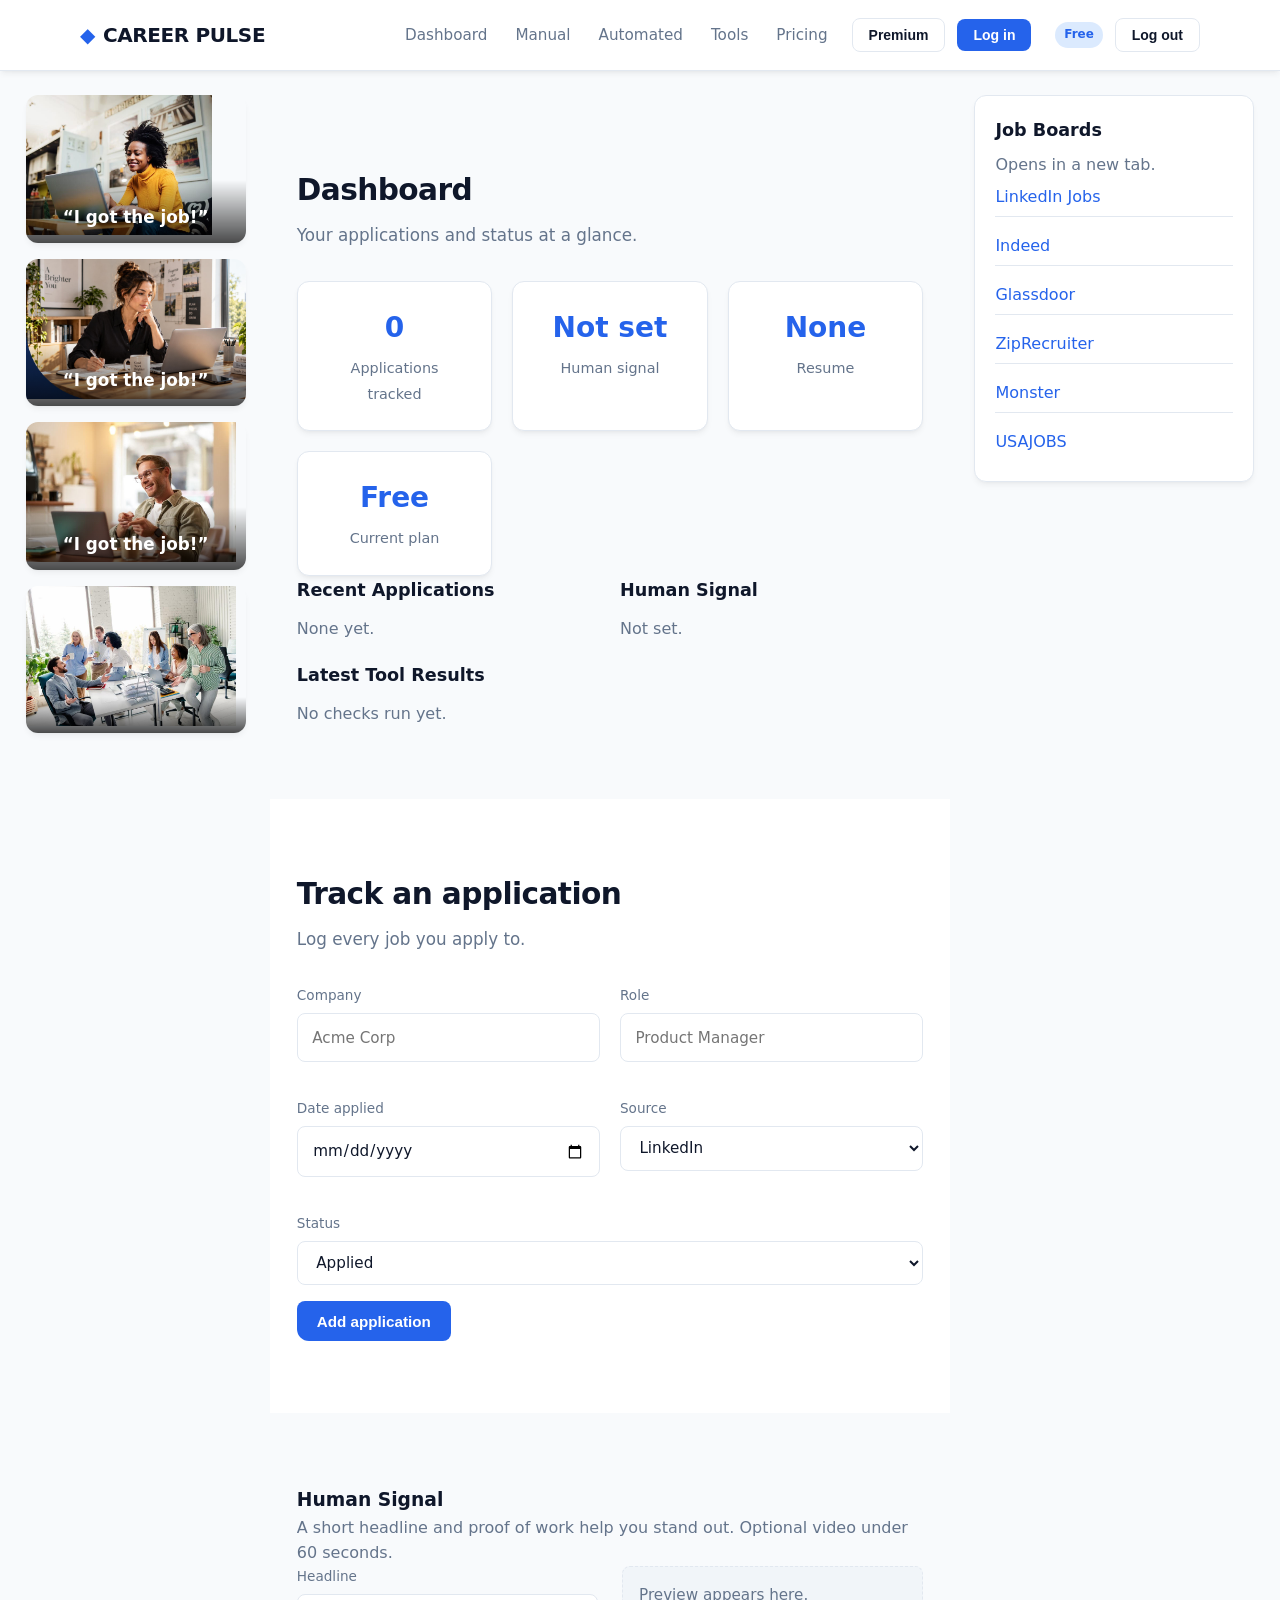
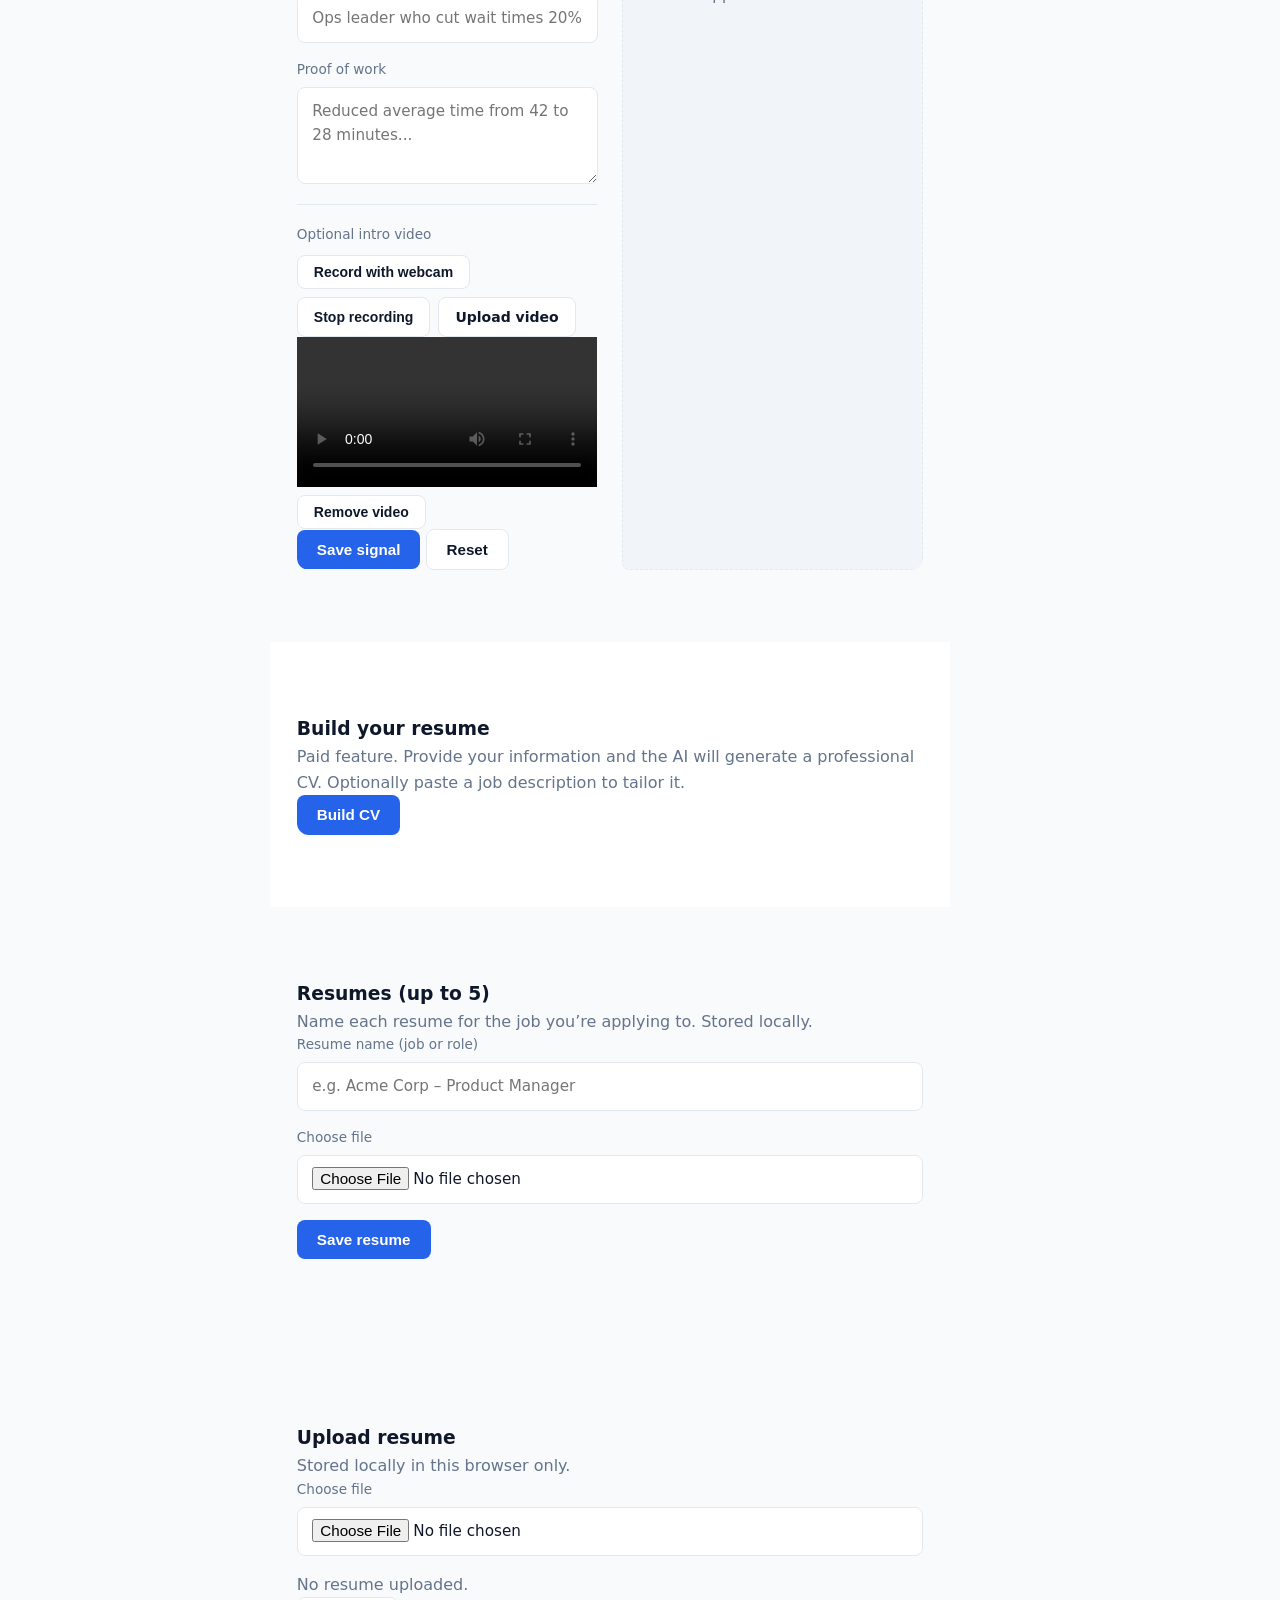
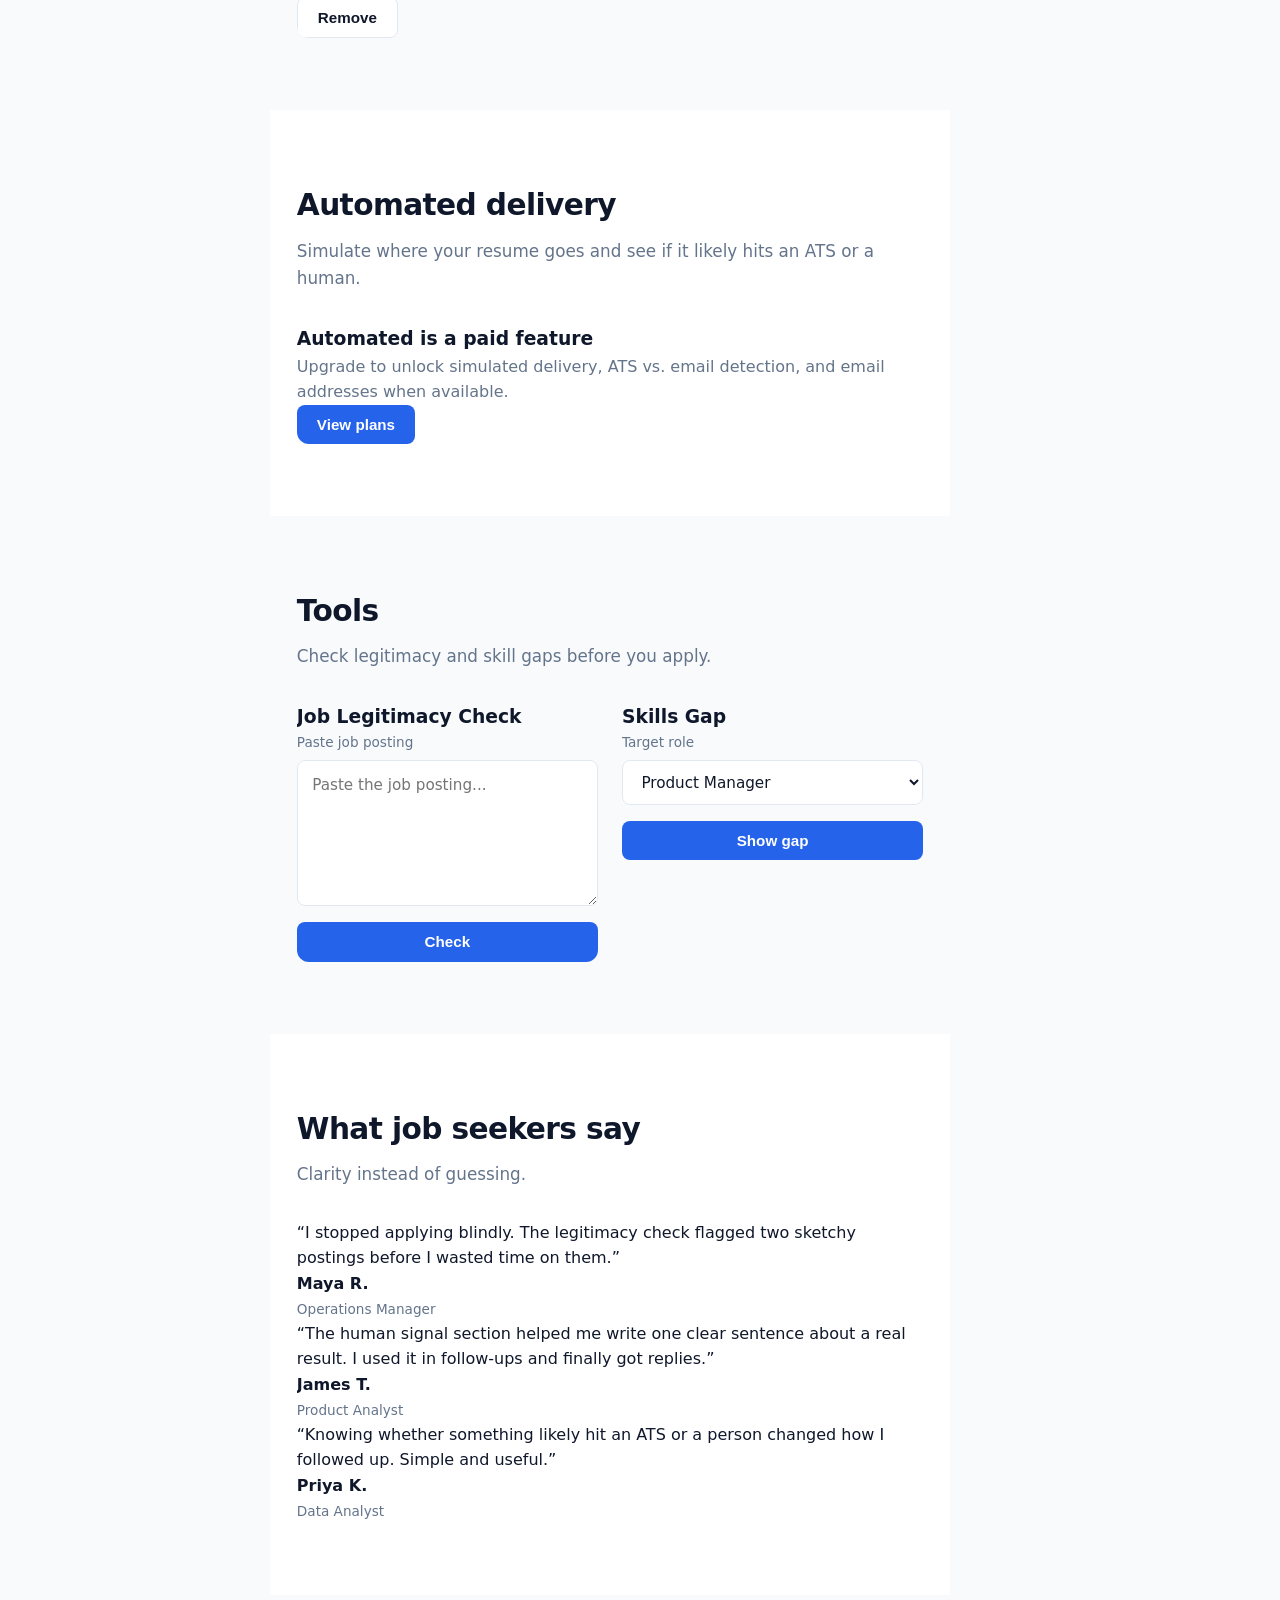
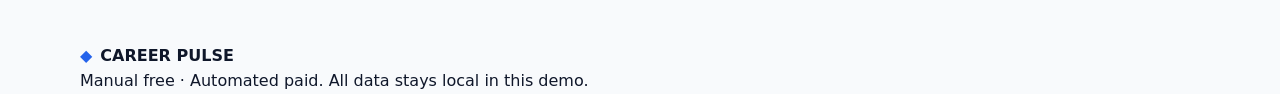
==== commit 754cfa00: "application-reader" ====
--- a/index.html
+++ b/index.html
@@ -3,8 +3,8 @@
 <head>
   <meta charset="UTF-8">
   <meta name="viewport" content="width=device-width, initial-scale=1.0">
-  <title>SignalPath — Manual & Automated Job Clarity</title>
-  <link rel="stylesheet" href="style.css">
+  <title>CAREER PULSE — Manual & Automated Job Clarity</title>
+  <link rel="stylesheet" href="styles.css">
   <link rel="preconnect" href="https://fonts.googleapis.com">
   <link rel="preconnect" href="https://fonts.gstatic.com" crossorigin>
   <link href="https://fonts.googleapis.com/css2?family=Inter:wght@400;500;600;700&display=swap" rel="stylesheet">
@@ -14,16 +14,18 @@
     <div class="container header-inner">
       <div class="logo">
         <span class="logo-mark">◆</span>
-        <span class="logo-text">SignalPath</span>
-      </div>
-      <nav class="nav">
-        <a href="#pricing">Pricing</a>
+        <span class="logo-text">CAREER PULSE</span>
+      </div>
+      <button id="burger" class="burger" aria-label="Menu">☰</button>
+      <nav class="nav" id="main-nav">
         <a href="#dashboard">Dashboard</a>
         <a href="#manual">Manual</a>
         <a href="#automated">Automated</a>
         <a href="#tools">Tools</a>
+        <a href="#" id="open-pricing">Pricing</a>
       </nav>
       <div class="header-auth">
+        <button id="open-premium" class="btn secondary small" onclick="var m=document.getElementById('premium-window');m.hidden=false;m.style.display='flex';m.classList.remove('hidden');">Premium</button>
         <button id="login-btn" class="btn primary small">Log in</button>
         <div id="user-menu" class="user-menu" hidden>
           <span id="user-name-display"></span>
@@ -56,279 +58,458 @@
     </div>
   </div>
 
-  <!-- Upgrade Modal -->
-  <div id="upgrade-modal" class="modal" hidden>
+  <!-- Premium Window -->
+  <div id="premium-window" class="modal" hidden onclick="if(event.target===this){this.hidden=true;this.style.display='none';this.classList.add('hidden');}">
+    <div class="modal-content card premium-card">
+      <h3>Premium</h3>
+      <p class="muted">Everything a job seeker needs in one place.</p>
+      <ul class="premium-list">
+        <li>Application status tracking (Applied → Offer)</li>
+        <li>Salary range estimates for the role</li>
+        <li>Interview prep questions and practice notes</li>
+        <li>Follow-up templates and reminder dates</li>
+        <li>Company research notes tied to each application</li>
+        <li>Networking message scripts</li>
+        <li>Rejection feedback log</li>
+        <li>Time-to-hire estimates</li>
+        <li>Remote / hybrid clarity notes</li>
+        <li>Benefits comparison</li>
+        <li>AI resume / CV builder with job-description tailoring</li>
+        <li>Word-check before submit</li>
+      </ul>
+      <div class="form-actions">
+        <button type="button" id="premium-upgrade" class="btn primary">Upgrade</button>
+        <button type="button" id="close-premium" class="btn secondary" onclick="var m=document.getElementById('premium-window');m.hidden=true;m.style.display='none';m.classList.add('hidden');">Close</button>
+      </div>
+    </div>
+  </div>
+  <div id="upgrade-modal" class="modal" hidden style="display:none;">
     <div class="modal-content card">
-      <h3>Upgrade to Automated</h3>
-      <p class="muted">Choose a plan to unlock Automated features. This is a local demo — no real payment is processed.</p>
+      <h3>Plans</h3>
+      <p class="muted">Manual is free. Automated unlocks resume delivery simulation.</p>
       <div class="pricing-options">
-        <button class="plan-option" data-plan="monthly">
+        <button type="button" class="plan-option" data-plan="monthly">
           <strong>Monthly</strong>
           <span>$19 / month</span>
         </button>
-        <button class="plan-option" data-plan="yearly">
+        <button type="button" class="plan-option" data-plan="yearly">
           <strong>Yearly</strong>
           <span>$149 / year</span>
           <em>Save ~35%</em>
         </button>
-        <button class="plan-option" data-plan="lifetime">
+        <button type="button" class="plan-option" data-plan="lifetime">
           <strong>One-time</strong>
           <span>$299 lifetime</span>
         </button>
       </div>
-      <button id="test-paid" class="btn primary" style="margin-top:0.75rem;width:100%;">Test Paid Features (Unlock Automated)</button>
-      <button id="cancel-upgrade" class="btn secondary" style="margin-top:0.5rem;width:100%;">Continue with Free (Close & use app)</button>
+      <button type="button" id="test-paid" class="btn primary btn-block">Test Paid Features</button>
+      <button type="button" id="cancel-upgrade" class="btn secondary btn-block">Continue with Free</button>
     </div>
   </div>
 
-  <main>
-    <section class="hero">
-      <div class="container hero-inner">
-        <div class="hero-badge">Manual free · Automated paid</div>
-        <h1>Clarity for every application.</h1>
-        <p class="hero-sub">Track manually for free, or upgrade to automated resume delivery with ATS vs. human email detection.</p>
-        <div class="hero-actions">
-          <a href="#manual" class="btn primary">Start free (Manual)</a>
-          <a href="#pricing" class="btn secondary">See Automated plans</a>
-        </div>
-      </div>
-    </section>
-
-    <!-- Pricing -->
-    <section id="pricing" class="section">
-      <div class="container">
-        <div class="section-header">
-          <h2>Pricing</h2>
-          <p class="section-lead">Manual is free forever. Automated unlocks resume delivery simulation and delivery-method insights.</p>
-        </div>
-        <div class="pricing-grid">
-          <div class="card pricing-card">
-            <h3>Manual</h3>
-            <div class="price">Free</div>
-            <ul>
-              <li>Application tracker</li>
-              <li>Human signal builder</li>
-              <li>Resume upload (local)</li>
-              <li>Legitimacy & skills tools</li>
-            </ul>
-            <a href="#manual" class="btn secondary">Use Manual</a>
-          </div>
-          <div class="card pricing-card featured">
-            <h3>Automated</h3>
-            <div class="price">From $19/mo</div>
-            <ul>
-              <li>Everything in Manual</li>
-              <li>Simulated resume delivery to company sites</li>
-              <li>ATS / AI keyword vs. human email detection</li>
-              <li>Email address when available</li>
-              <li>Delivery confidence notes</li>
-            </ul>
-            <button id="upgrade-from-pricing" class="btn primary">Upgrade</button>
-          </div>
-        </div>
-      </div>
-    </section>
-
-    <!-- Dashboard -->
-    <section id="dashboard" class="section alt">
-      <div class="container">
-        <div class="section-header">
-          <h2>Dashboard</h2>
-          <p class="section-lead" id="welcome-text">Log in to personalize.</p>
-        </div>
-        <div class="stats-grid">
-          <div class="stat-card">
-            <strong id="app-count">0</strong>
-            <span>Applications tracked</span>
-          </div>
-          <div class="stat-card">
-            <strong id="signal-status">Not set</strong>
-            <span>Human signal</span>
-          </div>
-          <div class="stat-card">
-            <strong id="resume-status">None</strong>
-            <span>Resume</span>
-          </div>
-          <div class="stat-card">
-            <strong id="plan-status">Free</strong>
-            <span>Current plan</span>
-          </div>
-        </div>
-      </div>
-    </section>
-
-    <!-- Manual -->
-    <section id="manual" class="section">
-      <div class="container">
-        <div class="section-header">
-          <h2>Manual (Free)</h2>
-          <p class="section-lead">Track applications yourself. No automation.</p>
-        </div>
-
-        <form id="app-form" class="card form-card">
-          <div class="form-row">
+  <!-- Resume Builder Modal -->
+  <div id="resume-builder-modal" class="modal" hidden>
+    <div class="modal-content card resume-builder-card">
+      <h3>Build your resume</h3>
+      <p class="muted">All fields stay local. AI generation is a paid feature.</p>
+      <form id="resume-builder-form">
+        <div class="field">
+          <label for="rb-name">Full name</label>
+          <input type="text" id="rb-name" required placeholder="Alex Rivera">
+        </div>
+        <div class="form-row">
+          <div class="field">
+            <label for="rb-email">Email</label>
+            <input type="email" id="rb-email" required placeholder="alex@example.com">
+          </div>
+          <div class="field">
+            <label for="rb-phone">Phone</label>
+            <input type="tel" id="rb-phone" placeholder="(555) 123-4567">
+          </div>
+        </div>
+        <div class="field">
+          <label for="rb-location">Location</label>
+          <input type="text" id="rb-location" placeholder="Austin, TX">
+        </div>
+        <div class="field">
+          <label for="rb-summary">Professional summary</label>
+          <textarea id="rb-summary" rows="3" placeholder="Results-driven operations manager with 8+ years..."></textarea>
+        </div>
+        <div class="field">
+          <label for="rb-experience">Experience (most recent first)</label>
+          <textarea id="rb-experience" rows="4" placeholder="Operations Manager, Acme Corp (2020–Present)&#10;• Reduced wait times 20%&#10;• Led team of 12"></textarea>
+        </div>
+        <div class="field">
+          <label for="rb-education">Education</label>
+          <textarea id="rb-education" rows="2" placeholder="B.S. Business Administration, University of Texas"></textarea>
+        </div>
+        <div class="field">
+          <label for="rb-skills">Skills (comma separated)</label>
+          <input type="text" id="rb-skills" placeholder="Process improvement, KPI ownership, Team leadership">
+        </div>
+        <div class="field">
+          <label for="rb-jobdesc">Job description to tailor for (optional, paid)</label>
+          <textarea id="rb-jobdesc" rows="4" placeholder="Paste the target job posting here..."></textarea>
+        </div>
+        <div class="form-actions">
+          <button type="submit" class="btn primary">Generate CV</button>
+          <button type="button" id="close-resume-builder" class="btn secondary">Cancel</button>
+        </div>
+      </form>
+      <div id="resume-output" class="resume-output" hidden></div>
+    </div>
+  </div>
+
+  <!-- Word Check Modal -->
+  <div id="wordcheck-modal" class="modal" hidden>
+    <div class="modal-content card">
+      <h3>Resume vs Job Description</h3>
+      <p class="muted">Compare key requirements before you submit.</p>
+      <div id="wordcheck-results" class="wordcheck-results"></div>
+      <div class="form-actions">
+        <button type="button" id="wordcheck-stop" class="btn secondary">Stop and revise</button>
+        <button type="button" id="wordcheck-continue" class="btn primary">Submit anyway</button>
+      </div>
+    </div>
+  </div>
+
+  <div class="layout">
+    <aside class="left-rail">
+      <div class="rail-photos">
+        <div class="feature-card">
+          <img src="assets/job1.jpg" alt="Smiling woman at laptop in home office" class="feature-img">
+          <div class="feature-caption">“I got the job!”</div>
+        </div>
+        <div class="feature-card">
+          <img src="assets/job2.jpg" alt="Smiling man at laptop in cafe" class="feature-img">
+          <div class="feature-caption">“I got the job!”</div>
+        </div>
+        <div class="feature-card">
+          <img src="assets/job6.jpg" alt="Smiling professional at laptop" class="feature-img">
+          <div class="feature-caption">“I got the job!”</div>
+        </div>
+        <div class="feature-card">
+          <img src="assets/job4.jpg" alt="Professional celebrating" class="feature-img">
+          <div class="feature-caption"></div>
+        </div>
+      </div>
+    </aside>
+
+    <main class="main-content">
+      <!-- Dashboard (most important first) -->
+      <section id="dashboard" class="section">
+        <div class="container">
+          <div class="section-header">
+            <h2>Dashboard</h2>
+            <p class="section-lead" id="welcome-text">Your applications and status at a glance.</p>
+          </div>
+          <div class="stats-grid">
+            <div class="stat-card">
+              <strong id="app-count">0</strong>
+              <span>Applications tracked</span>
+            </div>
+            <div class="stat-card">
+              <strong id="signal-status">Not set</strong>
+              <span>Human signal</span>
+            </div>
+            <div class="stat-card">
+              <strong id="resume-status">None</strong>
+              <span>Resume</span>
+            </div>
+            <div class="stat-card">
+              <strong id="plan-status">Free</strong>
+              <span>Current plan</span>
+            </div>
+          </div>
+          <div id="dashboard-details" class="dashboard-details">
+            <div class="card">
+              <h3>Recent Applications</h3>
+              <div id="dash-apps" class="muted">None yet.</div>
+            </div>
+            <div class="card">
+              <h3>Human Signal</h3>
+              <div id="dash-signal" class="muted">Not set.</div>
+            </div>
+            <div class="card">
+              <h3>Latest Tool Results</h3>
+              <div id="dash-tools" class="muted">No checks run yet.</div>
+            </div>
+          </div>
+        </div>
+      </section>
+
+      <!-- Manual: Application Tracker -->
+      <section id="manual" class="section alt">
+        <div class="container">
+          <div class="section-header">
+            <h2>Track an application</h2>
+            <p class="section-lead">Log every job you apply to.</p>
+          </div>
+          <div class="card">
+            <form id="app-form">
+              <div class="form-row">
+                <div class="field">
+                  <label for="company">Company</label>
+                  <input type="text" id="company" required placeholder="Acme Corp">
+                </div>
+                <div class="field">
+                  <label for="role">Role</label>
+                  <input type="text" id="role" required placeholder="Product Manager">
+                </div>
+              </div>
+              <div class="form-row">
+                <div class="field">
+                  <label for="applied">Date applied</label>
+                  <input type="date" id="applied" required>
+                </div>
+                <div class="field">
+                  <label for="source">Source</label>
+                  <select id="source">
+                    <option value="linkedin">LinkedIn</option>
+                    <option value="indeed">Indeed</option>
+                    <option value="company">Company site</option>
+                    <option value="referral">Referral</option>
+                    <option value="other">Other</option>
+                  </select>
+                </div>
+              </div>
+              <div class="field">
+                <label for="app-status">Status</label>
+                <select id="app-status">
+                  <option value="applied">Applied</option>
+                  <option value="screening">Screening</option>
+                  <option value="interview">Interview</option>
+                  <option value="offer">Offer</option>
+                  <option value="rejected">Rejected</option>
+                </select>
+              </div>
+              <button type="submit" class="btn primary">Add application</button>
+            </form>
+            <div id="app-list" class="app-list app-list-spaced"></div>
+          </div>
+        </div>
+      </section>
+
+      <!-- Human Signal -->
+      <section class="section">
+        <div class="container">
+          <div class="card">
+            <h3>Human Signal</h3>
+            <p class="muted signal-note">A short headline and proof of work help you stand out. Optional video under 60 seconds.</p>
+            <div class="grid-2 grid-spaced">
+              <div>
+                <div class="field">
+                  <label for="headline">Headline</label>
+                  <input type="text" id="headline" placeholder="Ops leader who cut wait times 20%">
+                </div>
+                <div class="field">
+                  <label for="proof">Proof of work</label>
+                  <textarea id="proof" rows="3" placeholder="Reduced average time from 42 to 28 minutes..."></textarea>
+                </div>
+                <div class="video-section">
+                  <label>Optional intro video</label>
+                  <div class="video-controls">
+                    <button type="button" id="start-record" class="btn secondary small">Record with webcam</button>
+                    <button type="button" id="stop-record" class="btn secondary small" hidden>Stop recording</button>
+                    <label class="btn secondary small file-label">
+                      Upload video
+                      <input type="file" id="video-upload" accept="video/*" hidden>
+                    </label>
+                  </div>
+                  <div id="recording-status" class="muted recording-status"></div>
+                  <video id="video-preview" controls class="video-preview"></video>
+                  <button type="button" id="clear-video" class="btn secondary small" hidden>Remove video</button>
+                </div>
+                <button id="save-signal" class="btn primary btn-spaced">Save signal</button>
+                <button type="button" id="reset-signal" class="btn secondary btn-spaced-sm">Reset</button>
+              </div>
+              <div id="signal-preview" class="signal-preview">
+                <p class="muted">Preview appears here.</p>
+              </div>
+            </div>
+          </div>
+        </div>
+      </section>
+
+      <!-- Build Resume -->
+      <section class="section alt">
+        <div class="container">
+          <div class="card">
+            <h3>Build your resume</h3>
+            <p class="muted signal-note">Paid feature. Provide your information and the AI will generate a professional CV. Optionally paste a job description to tailor it.</p>
+            <button type="button" id="open-resume-builder" class="btn primary">Build CV</button>
+          </div>
+        </div>
+      </section>
+
+      <!-- Resume Upload -->
+      <section class="section">
+        <div class="container">
+          <div class="card">
+            <h3>Resumes (up to 5)</h3>
+            <p class="muted">Name each resume for the job you’re applying to. Stored locally.</p>
             <div class="field">
-              <label for="company">Company</label>
-              <input type="text" id="company" required placeholder="Acme Corp">
+              <label for="resume-name">Resume name (job or role)</label>
+              <input type="text" id="resume-name" placeholder="e.g. Acme Corp – Product Manager">
             </div>
             <div class="field">
-              <label for="role">Role</label>
-              <input type="text" id="role" required placeholder="Product Manager">
-            </div>
-          </div>
-          <div class="form-row">
+              <label for="resume-file">Choose file</label>
+              <input type="file" id="resume-file" accept=".pdf,.doc,.docx,.txt">
+            </div>
+            <button type="button" id="save-resume" class="btn primary">Save resume</button>
+            <div id="resume-list" class="resume-list"></div>
+          </div>
+        </div>
+      </section>
+      <section class="section">
+        <div class="container">
+          <div class="card">
+            <h3>Upload resume</h3>
+            <p class="muted">Stored locally in this browser only.</p>
             <div class="field">
-              <label for="applied">Date applied</label>
-              <input type="date" id="applied" required>
-            </div>
-            <div class="field">
-              <label for="source">Source</label>
-              <select id="source">
-                <option value="linkedin">LinkedIn</option>
-                <option value="indeed">Indeed</option>
-                <option value="company">Company site</option>
-                <option value="referral">Referral</option>
-                <option value="other">Other</option>
-              </select>
-            </div>
-          </div>
-          <button type="submit" class="btn primary">Add application</button>
-        </form>
-
-        <div id="app-list" class="app-list"></div>
-
-        <div class="card" style="margin-top:2rem;">
-          <h3>Human Signal</h3>
-          <p class="muted" style="margin-bottom:1rem;font-size:0.95rem;">Optional short video helps you stand out. Most recruiters prefer under 60 seconds.</p>
-          <div class="grid-2" style="margin-top:1rem;">
-            <div>
+              <label for="resume-file">Choose file</label>
+              <input type="file" id="resume-file" accept=".pdf,.doc,.docx,.txt">
+            </div>
+            <div id="resume-info" class="muted">No resume uploaded.</div>
+            <button id="clear-resume" class="btn secondary btn-spaced-sm" hidden>Remove</button>
+          </div>
+        </div>
+      </section>
+
+      <!-- Automated -->
+      <section id="automated" class="section alt">
+        <div class="container">
+          <div class="section-header">
+            <h2>Automated delivery</h2>
+            <p class="section-lead">Simulate where your resume goes and see if it likely hits an ATS or a human.</p>
+          </div>
+          <div id="automated-locked" class="card locked-card">
+            <h3>Automated is a paid feature</h3>
+            <p class="muted">Upgrade to unlock simulated delivery, ATS vs. email detection, and email addresses when available.</p>
+            <button id="upgrade-from-locked" class="btn primary btn-spaced">View plans</button>
+          </div>
+          <div id="automated-unlocked" hidden>
+            <div class="card">
+              <form id="auto-form">
+                <div class="form-row">
+                  <div class="field">
+                    <label for="auto-company">Company</label>
+                    <input type="text" id="auto-company" required placeholder="Acme Corp">
+                  </div>
+                  <div class="field">
+                    <label for="auto-role">Role</label>
+                    <input type="text" id="auto-role" required placeholder="Software Engineer">
+                  </div>
+                </div>
+                <div class="field">
+                  <label for="auto-url">Company career page URL (optional)</label>
+                  <input type="url" id="auto-url" placeholder="https://company.com/careers">
+                </div>
+                <button type="submit" class="btn primary">Simulate resume delivery</button>
+              </form>
+              <div id="auto-result" class="result-box" hidden></div>
+              <div id="auto-history" class="app-list app-list-spaced"></div>
+            </div>
+          </div>
+        </div>
+      </section>
+
+      <!-- Tools -->
+      <section id="tools" class="section">
+        <div class="container">
+          <div class="section-header">
+            <h2>Tools</h2>
+            <p class="section-lead">Check legitimacy and skill gaps before you apply.</p>
+          </div>
+          <div class="grid-2">
+            <div class="card">
+              <h3>Job Legitimacy Check</h3>
               <div class="field">
-                <label for="headline">Headline</label>
-                <input type="text" id="headline" placeholder="Ops leader who cut wait times 20%">
-              </div>
+                <label for="job-text">Paste job posting</label>
+                <textarea id="job-text" rows="5" placeholder="Paste the job posting..."></textarea>
+              </div>
+              <button id="check-btn" class="btn primary">Check</button>
+              <div id="check-result" class="result-box" hidden></div>
+            </div>
+            <div class="card">
+              <h3>Skills Gap</h3>
               <div class="field">
-                <label for="proof">Proof of work</label>
-                <textarea id="proof" rows="3" placeholder="Reduced average time from 42 to 28 minutes..."></textarea>
-              </div>
-
-              <div class="video-section">
-                <label>Optional intro video</label>
-                <div class="video-controls">
-                  <button type="button" id="start-record" class="btn secondary small">Record with webcam</button>
-                  <button type="button" id="stop-record" class="btn secondary small" hidden>Stop recording</button>
-                  <label class="btn secondary small" style="cursor:pointer;">
-                    Upload video
-                    <input type="file" id="video-upload" accept="video/*" hidden>
-                  </label>
-                </div>
-                <div id="recording-status" class="muted" style="font-size:0.85rem;margin-top:0.5rem;"></div>
-                <video id="video-preview" controls style="width:100%;max-height:200px;border-radius:8px;margin-top:0.75rem;display:none;background:#000;"></video>
-                <button type="button" id="clear-video" class="btn secondary small" style="margin-top:0.5rem;" hidden>Remove video</button>
-              </div>
-
-              <button id="save-signal" class="btn primary" style="margin-top:1rem;">Save signal</button>
-            </div>
-            <div id="signal-preview" class="signal-preview">
-              <p class="muted">Preview appears here.</p>
-            </div>
-          </div>
-        </div>
-
-        <div class="card" style="margin-top:1.5rem;">
-          <h3>Resume (local only)</h3>
-          <div class="field">
-            <label for="resume-file">Upload resume</label>
-            <input type="file" id="resume-file" accept=".pdf,.doc,.docx,.txt">
-          </div>
-          <div id="resume-info" class="muted">No resume uploaded.</div>
-          <button id="clear-resume" class="btn secondary" style="margin-top:0.75rem;" hidden>Remove</button>
-        </div>
-      </div>
-    </section>
-
-    <!-- Automated -->
-    <section id="automated" class="section alt">
-      <div class="container">
-        <div class="section-header">
-          <h2>Automated</h2>
-          <p class="section-lead">Simulate resume delivery and see whether it likely hits an ATS/AI keyword filter or a human email.</p>
-        </div>
-
-        <div id="automated-locked" class="card locked-card">
-          <h3>Automated is a paid feature</h3>
-          <p class="muted">Upgrade to unlock simulated delivery, ATS vs. email detection, and email addresses when available.</p>
-          <button id="upgrade-from-locked" class="btn primary" style="margin-top:1rem;">View plans</button>
-        </div>
-
-        <div id="automated-unlocked" hidden>
-          <form id="auto-form" class="card form-card">
-            <div class="form-row">
-              <div class="field">
-                <label for="auto-company">Company</label>
-                <input type="text" id="auto-company" required placeholder="Acme Corp">
-              </div>
-              <div class="field">
-                <label for="auto-role">Role</label>
-                <input type="text" id="auto-role" required placeholder="Software Engineer">
-              </div>
-            </div>
-            <div class="field">
-              <label for="auto-url">Company career page URL (optional)</label>
-              <input type="url" id="auto-url" placeholder="https://company.com/careers">
-            </div>
-            <button type="submit" class="btn primary">Simulate resume delivery</button>
-          </form>
-          <div id="auto-result" class="result-box" hidden></div>
-          <div id="auto-history" class="app-list" style="margin-top:1.5rem;"></div>
-        </div>
-      </div>
-    </section>
-
-    <!-- Tools -->
-    <section id="tools" class="section">
-      <div class="container">
-        <div class="section-header">
-          <h2>Tools</h2>
-          <p class="section-lead">Available on both plans.</p>
-        </div>
-        <div class="grid-2">
-          <div class="card">
-            <h3>Job Legitimacy Check</h3>
-            <div class="field">
-              <label for="job-text">Paste job posting</label>
-              <textarea id="job-text" rows="5" placeholder="Paste the job posting..."></textarea>
-            </div>
-            <button id="check-btn" class="btn primary">Check</button>
-            <div id="check-result" class="result-box" hidden></div>
-          </div>
-          <div class="card">
-            <h3>Skills Gap</h3>
-            <div class="field">
-              <label for="target-role">Target role</label>
-              <select id="target-role">
-                <option value="pm">Product Manager</option>
-                <option value="ops">Operations Manager</option>
-                <option value="data">Data Analyst</option>
-              </select>
-            </div>
-            <button id="gap-btn" class="btn primary">Show gap</button>
-            <div id="gap-result" class="result-box" hidden></div>
-          </div>
-        </div>
-      </div>
-    </section>
-  </main>
+                <label for="target-role">Target role</label>
+                <select id="target-role">
+                  <option value="pm">Product Manager</option>
+                  <option value="ops">Operations Manager</option>
+                  <option value="data">Data Analyst</option>
+                </select>
+              </div>
+              <button id="gap-btn" class="btn primary">Show gap</button>
+              <div id="gap-result" class="result-box" hidden></div>
+            </div>
+          </div>
+        </div>
+      </section>
+
+      <!-- Testimonials -->
+      <section class="section alt">
+        <div class="container">
+          <div class="section-header">
+            <h2>What job seekers say</h2>
+            <p class="section-lead">Clarity instead of guessing.</p>
+          </div>
+          <div class="testimonials">
+            <div class="testimonial card">
+              <p>“I stopped applying blindly. The legitimacy check flagged two sketchy postings before I wasted time on them.”</p>
+              <div class="testimonial-author">
+                <strong>Maya R.</strong>
+                <span>Operations Manager</span>
+              </div>
+            </div>
+            <div class="testimonial card">
+              <p>“The human signal section helped me write one clear sentence about a real result. I used it in follow-ups and finally got replies.”</p>
+              <div class="testimonial-author">
+                <strong>James T.</strong>
+                <span>Product Analyst</span>
+              </div>
+            </div>
+            <div class="testimonial card">
+              <p>“Knowing whether something likely hit an ATS or a person changed how I followed up. Simple and useful.”</p>
+              <div class="testimonial-author">
+                <strong>Priya K.</strong>
+                <span>Data Analyst</span>
+              </div>
+            </div>
+          </div>
+        </div>
+      </section>
+    </main>
+
+    <!-- Right Rail: Job Boards -->
+    <aside class="right-rail">
+      <div class="rail-card">
+        <h3>Job Boards</h3>
+        <p class="muted rail-note">Opens in a new tab.</p>
+        <div class="rail-links">
+          <a href="https://www.linkedin.com/jobs/" target="_blank" rel="noopener">LinkedIn Jobs</a>
+          <a href="https://www.indeed.com/" target="_blank" rel="noopener">Indeed</a>
+          <a href="https://www.glassdoor.com/Job/index.htm" target="_blank" rel="noopener">Glassdoor</a>
+          <a href="https://www.ziprecruiter.com/" target="_blank" rel="noopener">ZipRecruiter</a>
+          <a href="https://www.monster.com/" target="_blank" rel="noopener">Monster</a>
+          <a href="https://www.usajobs.gov/" target="_blank" rel="noopener">USAJOBS</a>
+        </div>
+      </div>
+    </aside>
+  </div>
 
   <footer class="footer">
     <div class="container footer-inner">
       <div class="footer-brand">
         <span class="logo-mark">◆</span>
-        <span>SignalPath</span>
+        <span>CAREER PULSE</span>
       </div>
       <p>Manual free · Automated paid. All data stays local in this demo.</p>
     </div>
   </footer>
 
+  <div id="toast" class="toast"></div>
   <script src="script.js"></script>
 </body>
 </html>
--- a/styles.css
+++ b/styles.css
@@ -0,0 +1,614 @@
+:root {
+  --bg: #f8fafc;
+  --bg-elevated: #ffffff;
+  --surface: #ffffff;
+  --surface-2: #f1f5f9;
+  --text: #0f172a;
+  --text-secondary: #334155;
+  --muted: #64748b;
+  --accent: #2563eb;
+  --accent-hover: #1d4ed8;
+  --accent-soft: #dbeafe;
+  --success: #16a34a;
+  --warning: #d97706;
+  --danger: #dc2626;
+  --border: #e2e8f0;
+  --border-light: #cbd5e1;
+  --radius: 12px;
+  --radius-sm: 8px;
+  --shadow: 0 4px 6px -1px rgba(0, 0, 0, 0.05), 0 2px 4px -2px rgba(0, 0, 0, 0.05);
+}
+
+* { box-sizing: border-box; margin: 0; padding: 0; }
+html { scroll-behavior: smooth; }
+body {
+  font-family: "Inter", system-ui, -apple-system, BlinkMacSystemFont, "Segoe UI", Roboto, sans-serif;
+  background: var(--bg);
+  color: var(--text);
+  line-height: 1.6;
+  min-height: 100vh;
+  -webkit-font-smoothing: antialiased;
+}
+.container { width: min(1120px, 92%); margin: 0 auto; }
+
+.header {
+  position: sticky; top: 0; z-index: 50;
+  background: rgba(255,255,255,0.95);
+  backdrop-filter: blur(12px);
+  border-bottom: 1px solid var(--border);
+  box-shadow: var(--shadow);
+}
+.header-inner {
+  display: flex; align-items: center; justify-content: space-between;
+  height: 70px; gap: 1.5rem;
+}
+.logo { display: flex; align-items: center; gap: 0.5rem; font-weight: 700; font-size: 1.25rem; letter-spacing: -0.02em; }
+.logo-mark { color: var(--accent); }
+.nav { display: flex; gap: 1.75rem; margin-left: auto; }
+.nav a { color: var(--muted); text-decoration: none; font-size: 0.95rem; font-weight: 500; }
+.nav a:hover { color: var(--accent); }
+.header-auth { display: flex; align-items: center; gap: 0.75rem; }
+.user-menu { display: flex; align-items: center; gap: 0.75rem; font-weight: 500; }
+.plan-badge {
+  background: var(--accent-soft); color: var(--accent);
+  font-size: 0.75rem; font-weight: 600; padding: 0.2rem 0.55rem; border-radius: 999px;
+}
+
+.btn {
+  display: inline-flex; align-items: center; justify-content: center;
+  padding: 0.7rem 1.25rem; border-radius: 8px; border: none;
+  font-weight: 600; font-size: 0.95rem; cursor: pointer; text-decoration: none;
+  transition: all 0.15s ease;
+}
+.btn.small { padding: 0.5rem 1rem; font-size: 0.875rem; }
+.btn.primary { background: var(--accent); color: #fff; }
+.btn.primary:hover { background: var(--accent-hover); }
+.btn.secondary { background: var(--surface); color: var(--text); border: 1px solid var(--border); }
+.btn:active {
+  transform: scale(0.97);
+}
+.btn:disabled {
+  opacity: 0.6;
+  cursor: not-allowed;
+}
+
+.hero {
+  padding: 5rem 0 4rem; text-align: center;
+  background: linear-gradient(180deg, #eff6ff 0%, #f8fafc 100%);
+}
+.hero-badge {
+  display: inline-block; background: var(--accent-soft); color: var(--accent);
+  font-size: 0.8rem; font-weight: 600; padding: 0.35rem 0.9rem; border-radius: 999px; margin-bottom: 1.25rem;
+}
+.hero h1 { font-size: clamp(2.2rem, 5vw, 3.4rem); font-weight: 700; letter-spacing: -0.03em; line-height: 1.15; margin-bottom: 1rem; }
+.hero-sub { color: var(--text-secondary); font-size: 1.1rem; max-width: 640px; margin: 0 auto 2rem; }
+.hero-actions { display: flex; gap: 0.75rem; justify-content: center; flex-wrap: wrap; }
+
+.section { padding: 4.5rem 0; }
+.section.alt { background: var(--bg-elevated); }
+.section-header { margin-bottom: 2rem; }
+.section h2 { font-size: 1.85rem; font-weight: 700; letter-spacing: -0.02em; margin-bottom: 0.5rem; }
+.section-lead { color: var(--muted); font-size: 1.05rem; }
+
+.testimonials .testimonial.card,
+.section .card,
+.locked-card,
+.form-card {
+  border-radius: var(--radius);
+  overflow: hidden;
+}
+.grid-2 .card {
+  display: flex;
+  flex-direction: column;
+  height: 100%;
+}
+.grid-2 .card .result-box {
+  margin-top: auto;
+}
+.section.alt,
+.section {
+  border-radius: 0;
+}
+.section > .container > .card,
+.section > .container > .locked-card,
+.section > .container > form.card {
+  border-radius: var(--radius);
+}
+  background: var(--surface); border: 1px solid var(--border);
+  border-radius: var(--radius); padding: 1.75rem; box-shadow: var(--shadow);
+}
+.pricing-grid { display: grid; grid-template-columns: 1fr 1fr; gap: 1.5rem; }
+.pricing-card { text-align: center; }
+.pricing-card.featured { border-color: var(--accent); box-shadow: 0 0 0 1px var(--accent); }
+.pricing-card .price { font-size: 2rem; font-weight: 700; margin: 0.75rem 0; color: var(--accent); }
+.pricing-card ul { list-style: none; text-align: left; margin: 1.25rem 0; }
+.pricing-card li { padding: 0.4rem 0; border-bottom: 1px solid var(--border); }
+.pricing-card li:last-child { border-bottom: none; }
+
+.stats-grid { display: grid; grid-template-columns: repeat(auto-fit, minmax(180px, 1fr)); gap: 1.25rem; }
+.stat-card {
+  background: var(--surface); border: 1px solid var(--border);
+  border-radius: var(--radius); padding: 1.5rem; text-align: center; box-shadow: var(--shadow);
+}
+.stat-card strong { display: block; font-size: 1.75rem; font-weight: 700; color: var(--accent); margin-bottom: 0.25rem; }
+.stat-card span { color: var(--muted); font-size: 0.9rem; }
+
+.form-row { display: grid; grid-template-columns: 1fr 1fr; gap: 1.25rem; margin-bottom: 1.25rem; }
+.field { display: flex; flex-direction: column; gap: 0.4rem; margin-bottom: 1rem; }
+label { font-size: 0.85rem; color: var(--muted); font-weight: 500; }
+input, select, textarea {
+  background: var(--surface); border: 1px solid var(--border); color: var(--text);
+  border-radius: var(--radius-sm); padding: 0.7rem 0.9rem; font: inherit; font-size: 0.95rem; width: 100%;
+}
+input:focus, select:focus, textarea:focus {
+  outline: none; border-color: var(--accent); box-shadow: 0 0 0 3px rgba(37, 99, 235, 0.15);
+}
+textarea { resize: vertical; min-height: 90px; }
+.form-actions { display: flex; gap: 0.75rem; margin-top: 0.5rem; }
+
+.resume-list {
+  margin-top: 1.25rem;
+  display: flex;
+  flex-direction: column;
+  gap: 0.6rem;
+}
+.resume-item {
+  display: flex;
+  justify-content: space-between;
+  align-items: center;
+  padding: 0.75rem 1rem;
+  background: var(--surface-2);
+  border: 1px solid var(--border);
+  border-radius: var(--radius-sm);
+  font-size: 0.9rem;
+}
+.resume-item button {
+  background: transparent;
+  border: 1px solid var(--border);
+  color: var(--muted);
+  padding: 0.25rem 0.6rem;
+  border-radius: 6px;
+  cursor: pointer;
+  font-size: 0.8rem;
+}
+.resume-item button:hover {
+  color: var(--danger);
+  border-color: var(--danger);
+} display: flex; flex-direction: column; gap: 0.75rem; }
+.app-item {
+  display: grid; grid-template-columns: 1.6fr 1.2fr auto; gap: 1rem; align-items: center;
+  padding: 1.1rem 1.25rem; background: var(--surface); border: 1px solid var(--border); border-radius: var(--radius);
+}
+.app-meta strong { display: block; font-weight: 600; }
+.app-meta span { color: var(--muted); font-size: 0.9rem; }
+.badge { display: inline-block; padding: 0.3rem 0.7rem; border-radius: 999px; font-size: 0.78rem; font-weight: 600; }
+.badge.likely-ghost { background: #fef3c7; color: #b45309; }
+.badge.likely-screened { background: #dbeafe; color: #1d4ed8; }
+.badge.likely-seen { background: #dcfce7; color: #15803d; }
+.badge.ats { background: #fef3c7; color: #b45309; }
+.badge.email { background: #dcfce7; color: #15803d; }
+.badge.unknown { background: #e2e8f0; color: #475569; }
+.delete-btn {
+  background: transparent; border: 1px solid var(--border); color: var(--muted);
+  padding: 0.35rem 0.7rem; border-radius: 6px; cursor: pointer; font-size: 0.8rem;
+}
+.delete-btn:hover { color: var(--danger); border-color: var(--danger); }
+
+.signal-preview {
+  min-height: 160px;
+  padding: 1.25rem;
+  background: #f8fafc;
+  border: 1px solid var(--border);
+  border-radius: var(--radius);
+  font-size: 0.95rem;
+}
+.grid-2 {
+  display: grid;
+  grid-template-columns: 1fr 1fr;
+  gap: 1.5rem;
+  align-items: stretch;
+}
+.grid-2 > .card {
+  display: flex;
+  flex-direction: column;
+  border-radius: var(--radius);
+  height: 100%;
+}
+.testimonials .card,
+.locked-card,
+#automated .card {
+  border-radius: var(--radius);
+}
+.video-section {
+  margin-top: 1.25rem;
+  padding-top: 1rem;
+  border-top: 1px solid var(--border);
+}
+.video-controls {
+  display: flex;
+  flex-wrap: wrap;
+  gap: 0.5rem;
+  margin-top: 0.5rem;
+}
+.video-controls .btn {
+  margin: 0;
+}
+#recording-status.recording {
+  color: var(--danger);
+  font-weight: 600;
+}
+.signal-preview video {
+  width: 100%;
+  max-height: 180px;
+  border-radius: 8px;
+  margin-top: 0.75rem;
+  background: #000;
+}
+.signal-preview {
+  min-height: 140px;
+  padding: 1rem;
+  background: var(--surface-2);
+  border-radius: var(--radius-sm);
+  border: 1px dashed var(--border);
+}
+.muted { color: var(--muted); }
+.result-box {
+  margin-top: 1.25rem; padding: 1.25rem; border-radius: var(--radius-sm);
+  background: var(--surface-2); border: 1px solid var(--border);
+}
+.result-box.low { border-color: #86efac; }
+.result-box.medium { border-color: #fcd34d; }
+.result-box.high { border-color: #fca5a5; }
+
+.resume-builder-card {
+  width: min(640px, 96vw);
+  max-height: 90vh;
+  overflow-y: auto;
+}
+.cv-pre {
+  font-family: ui-monospace, SFMono-Regular, Menlo, Monaco, Consolas, monospace;
+  font-size: 0.82rem;
+  line-height: 1.45;
+  white-space: pre-wrap;
+  background: #fff;
+  padding: 1rem;
+  border-radius: 6px;
+  border: 1px solid var(--border);
+}
+.wordcheck-results {
+  margin: 1rem 0;
+  max-height: 280px;
+  overflow-y: auto;
+}
+.wordcheck-item {
+  display: flex;
+  justify-content: space-between;
+  padding: 0.4rem 0;
+  border-bottom: 1px solid var(--border);
+  font-size: 0.9rem;
+}
+.wordcheck-item.missing { color: var(--danger); }
+.wordcheck-item.found { color: var(--success); }
+  margin-top: 1.5rem;
+  padding: 1.25rem;
+  background: var(--surface-2);
+  border-radius: var(--radius);
+  border: 1px solid var(--border);
+  font-size: 0.92rem;
+  line-height: 1.5;
+  white-space: pre-wrap;
+}
+.resume-output h4 {
+  margin: 0 0 0.5rem 0;
+}
+.resume-output .section-title {
+  font-weight: 600;
+  margin-top: 1rem;
+  margin-bottom: 0.25rem;
+  color: var(--accent);
+} text-align: center; padding: 3rem 1.5rem; }
+.pricing-options { display: flex; flex-direction: column; gap: 0.75rem; margin: 1rem 0; }
+.plan-option {
+  display: flex; flex-direction: column; align-items: flex-start; text-align: left;
+  padding: 1rem; border: 1px solid var(--border); border-radius: var(--radius-sm);
+  background: var(--surface); cursor: pointer; width: 100%;
+}
+.plan-option:hover { border-color: var(--accent); background: var(--accent-soft); }
+.plan-option strong { font-size: 1.05rem; }
+.plan-option span { color: var(--muted); }
+.plan-option em { font-style: normal; color: var(--success); font-size: 0.8rem; font-weight: 600; }
+
+.modal {
+  position: fixed;
+  inset: 0;
+  background: rgba(15, 23, 42, 0.55);
+  display: flex;
+  align-items: center;
+  justify-content: center;
+  z-index: 200;
+  padding: 1rem;
+}
+.modal[hidden],
+.modal.hidden {
+  display: none !important;
+  pointer-events: none !important;
+}
+.modal-content {
+  background: #fff;
+  border-radius: var(--radius);
+  padding: 1.75rem;
+  max-width: 520px;
+  width: 100%;
+  max-height: 90vh;
+  overflow-y: auto;
+  box-shadow: 0 20px 40px rgba(0,0,0,0.2);
+  position: relative;
+  z-index: 201;
+}
+  position: fixed;
+  inset: 0;
+  background: rgba(15, 23, 42, 0.5);
+  display: flex;
+  align-items: center;
+  justify-content: center;
+  z-index: 100;
+  padding: 1rem;
+}
+.modal[hidden] {
+  display: none !important;
+}
+  position: fixed;
+  inset: 0;
+  background: rgba(15, 23, 42, 0.5);
+  display: flex;
+  align-items: center;
+  justify-content: center;
+  z-index: 100;
+  padding: 1rem;
+}
+.modal[hidden],
+.modal.hidden {
+  display: none !important;
+  pointer-events: none !important;
+}
+.modal-content { width: min(440px, 100%); max-height: 90vh; overflow-y: auto; }
+
+.job-boards-grid {
+  display: grid;
+  grid-template-columns: repeat(auto-fit, minmax(240px, 1fr));
+  gap: 1rem;
+}
+.job-board-card {
+  display: flex;
+  flex-direction: column;
+  padding: 1.25rem 1.5rem;
+  background: var(--surface);
+  border: 1px solid var(--border);
+  border-radius: var(--radius);
+  text-decoration: none;
+  color: var(--text);
+  transition: border-color 0.15s, box-shadow 0.15s;
+}
+.job-board-card:hover {
+  border-color: var(--accent);
+  box-shadow: var(--shadow);
+}
+.job-board-card strong {
+  font-size: 1.05rem;
+  margin-bottom: 0.25rem;
+}
+.job-board-card span {
+  color: var(--muted);
+  font-size: 0.9rem;
+}
+
+.feature-images.three-row {
+  grid-template-columns: repeat(3, 1fr);
+}
+.feature-card {
+  position: relative;
+  border-radius: var(--radius);
+  overflow: hidden;
+  box-shadow: var(--shadow);
+}
+.feature-caption {
+  position: absolute;
+  bottom: 0;
+  left: 0;
+  right: 0;
+  background: linear-gradient(transparent, rgba(0,0,0,0.7));
+  color: #fff;
+  text-align: center;
+  padding: 1.5rem 0.75rem 0.75rem;
+  font-weight: 600;
+  font-size: 1.05rem;
+}
+@media (max-width: 700px) {
+  .feature-images.three-row { grid-template-columns: 1fr; }
+}
+  display: grid;
+  grid-template-columns: repeat(auto-fit, minmax(220px, 1fr));
+  gap: 1rem;
+}
+.feature-img {
+  width: 100%;
+  height: 180px;
+  object-fit: cover;
+  border-radius: var(--radius);
+  box-shadow: var(--shadow);
+}
+.feature-images.left-aligned {
+  display: flex;
+  gap: 1rem;
+  justify-content: flex-start;
+  flex-wrap: wrap;
+}
+.feature-images.left-aligned .feature-card {
+  width: 200px;
+  flex: 0 0 200px;
+}
+.feature-images.left-aligned .feature-img {
+  height: 130px;
+}
+  display: grid;
+  grid-template-columns: repeat(auto-fit, minmax(260px, 1fr));
+  gap: 1.25rem;
+}
+.testimonial p {
+  font-size: 0.98rem;
+  line-height: 1.55;
+  margin-bottom: 1rem;
+}
+.testimonial-author {
+  display: flex;
+  flex-direction: column;
+  gap: 0.15rem;
+}
+.testimonial-author span {
+  color: var(--muted);
+  font-size: 0.85rem;
+}
+  padding: 2rem 0;
+  border-top: 1px solid var(--border);
+  color: var(--muted);
+  font-size: 0.9rem;
+  background: var(--bg-elevated);
+}
+.footer-inner { display: flex; align-items: center; justify-content: space-between; gap: 1rem; flex-wrap: wrap; }
+.footer-brand { display: flex; align-items: center; gap: 0.5rem; font-weight: 600; color: var(--text); }
+
+.dashboard-details {
+  display: grid;
+  grid-template-columns: repeat(auto-fit, minmax(280px, 1fr));
+  gap: 1.25rem;
+}
+.dashboard-details .card h3 {
+  margin-bottom: 0.75rem;
+  font-size: 1.1rem;
+}
+.toast {
+  position: fixed;
+  bottom: 1.5rem;
+  right: 1.5rem;
+  background: #16a34a;
+  color: #fff;
+  padding: 0.85rem 1.25rem;
+  border-radius: 10px;
+  font-weight: 500;
+  box-shadow: 0 10px 25px rgba(0,0,0,0.15);
+  z-index: 9999;
+  opacity: 0;
+  transform: translateY(10px);
+  transition: opacity 0.25s, transform 0.25s;
+  pointer-events: none;
+  display: block;
+}
+.toast.show {
+  opacity: 1;
+  transform: translateY(0);
+}
+
+.burger {
+  display: none;
+  background: none;
+  border: none;
+  font-size: 1.5rem;
+  cursor: pointer;
+  color: var(--text);
+  padding: 0.25rem 0.5rem;
+}
+.layout {
+  display: grid;
+  grid-template-columns: 220px 1fr 280px;
+  gap: 1.5rem;
+  width: min(1400px, 96%);
+  margin: 0 auto;
+  padding: 1.5rem 0 3rem;
+}
+.left-rail {
+  position: sticky;
+  top: 90px;
+  align-self: start;
+}
+.rail-photos {
+  display: flex;
+  flex-direction: column;
+  gap: 1rem;
+}
+.left-rail .feature-card {
+  width: 100%;
+}
+.left-rail .feature-img {
+  height: 140px;
+}
+.premium-card {
+  width: min(520px, 96vw);
+}
+.premium-list {
+  list-style: none;
+  margin: 1rem 0;
+  padding: 0;
+}
+.premium-list li {
+  padding: 0.45rem 0;
+  border-bottom: 1px solid var(--border);
+  font-size: 0.95rem;
+}
+.premium-list li:last-child {
+  border-bottom: none;
+}
+  width: 100%;
+  margin-top: 0.5rem;
+}
+.dashboard-details {
+  margin-top: 2rem;
+}
+.main-content { min-width: 0; }
+.right-rail { position: sticky; top: 90px; align-self: start; }
+.rail-card {
+  background: var(--surface);
+  border: 1px solid var(--border);
+  border-radius: var(--radius);
+  padding: 1.25rem;
+  box-shadow: var(--shadow);
+}
+.rail-card h3 { margin-bottom: 0.5rem; font-size: 1.1rem; }
+.rail-links { display: flex; flex-direction: column; gap: 0.6rem; }
+.rail-links a {
+  color: var(--accent);
+  text-decoration: none;
+  font-weight: 500;
+  padding: 0.4rem 0;
+  border-bottom: 1px solid var(--border);
+}
+.rail-links a:hover { text-decoration: underline; }
+.rail-links a:last-child { border-bottom: none; }
+
+@media (max-width: 900px) {
+  .burger { display: block; }
+  .nav {
+    display: none;
+    position: absolute;
+    top: 70px;
+    left: 0;
+    right: 0;
+    background: var(--surface);
+    flex-direction: column;
+    padding: 1rem;
+    border-bottom: 1px solid var(--border);
+    box-shadow: var(--shadow);
+    z-index: 40;
+  }
+  .nav.open { display: flex; }
+  .layout { grid-template-columns: 1fr; }
+  .left-rail { position: static; margin-bottom: 1rem; }
+  .right-rail { position: static; margin-top: 1rem; }
+  .grid-2, .pricing-grid { grid-template-columns: 1fr; }
+}
+@media (max-width: 700px) {
+  .form-row { grid-template-columns: 1fr; }
+  .app-item { grid-template-columns: 1fr; }
+  .header-inner { height: auto; padding: 0.75rem 0; }
+  .hero { padding: 3.5rem 0 2.5rem; }
+  .section { padding: 3rem 0; }
+}
